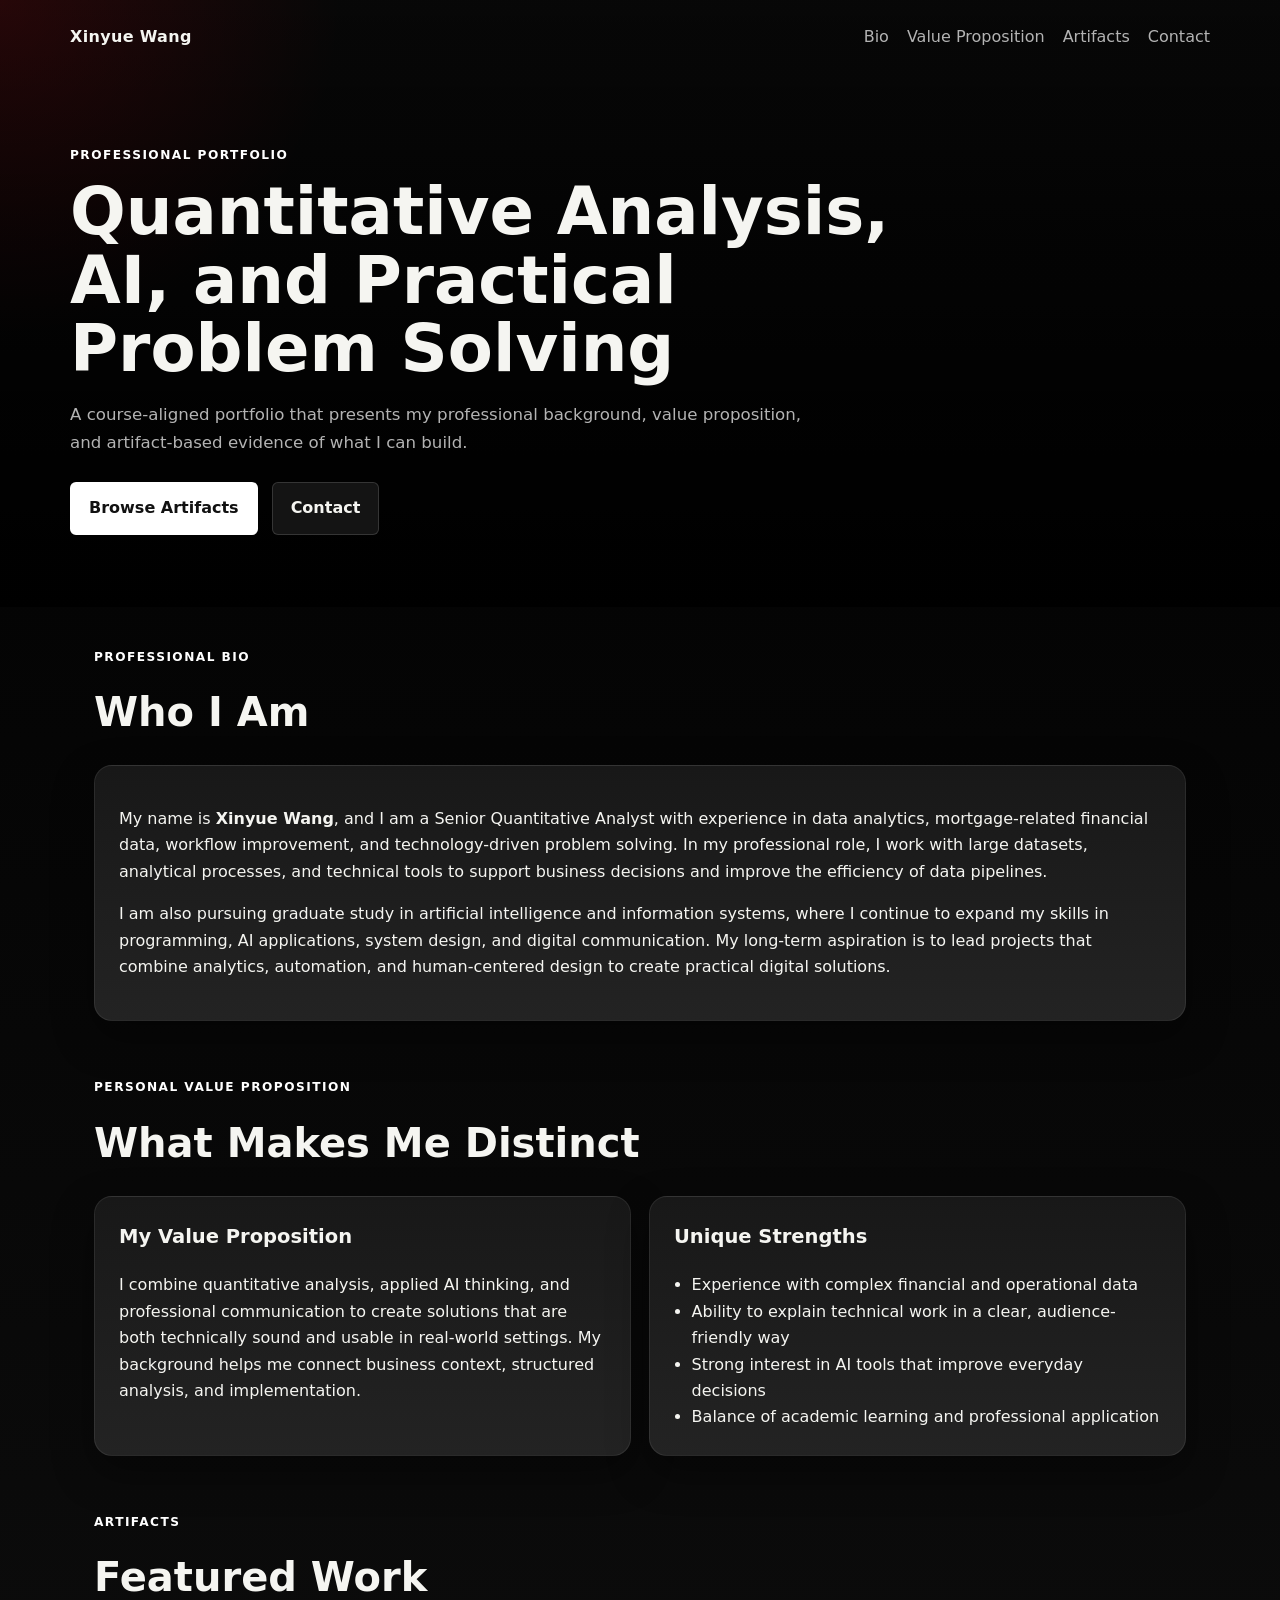
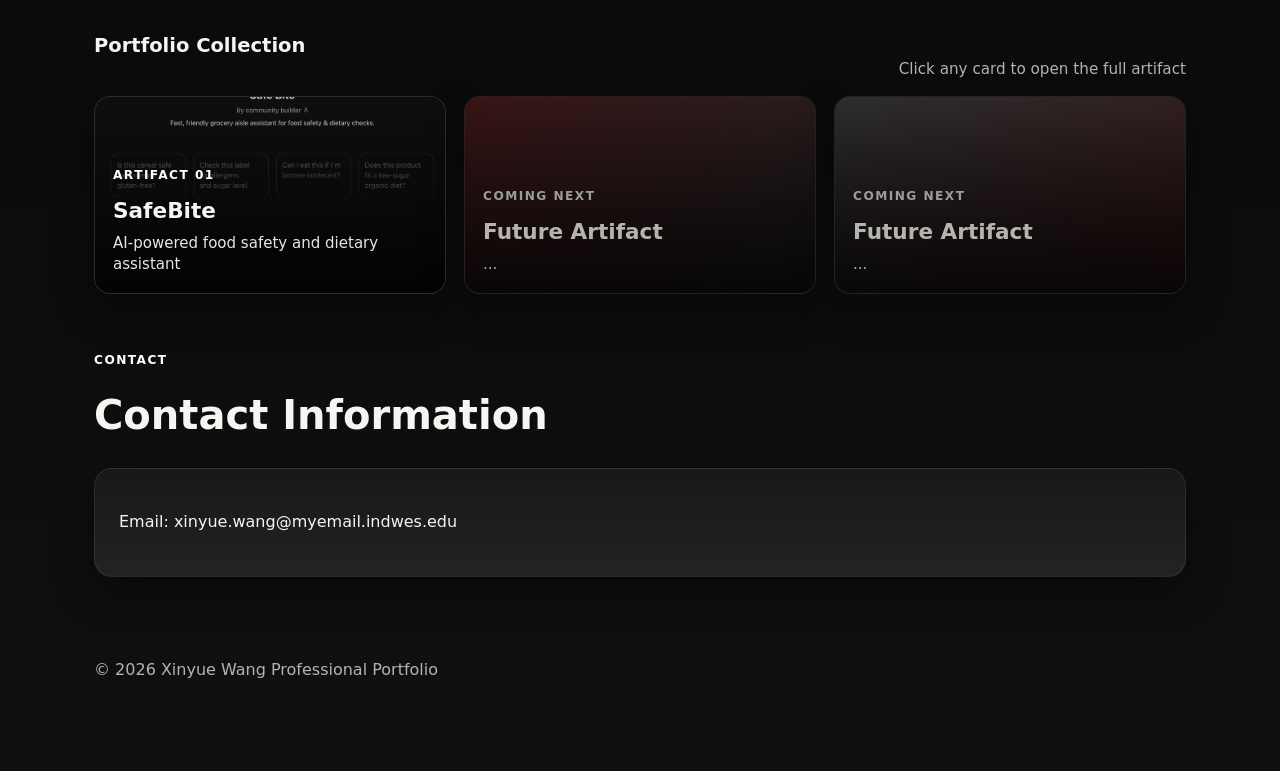
==== index.html @ 2ce8e311 "Remove section intro from artifacts Removed introductory paragraph from the artifacts section." ====
<!DOCTYPE html>
<html lang="zh-CN">
<head>
  <meta charset="UTF-8" />
  <meta name="viewport" content="width=device-width, initial-scale=1.0" />
  <title>Xinyue Wang | Professional Portfolio</title>
  <link rel="stylesheet" href="style.css" />
</head>
<body>
  <header class="hero" id="top">
    <nav class="nav">
      <div class="brand">Xinyue Wang</div>
      <div class="nav-links">
        <a href="#bio">Bio</a>
        <a href="#value">Value Proposition</a>
        <a href="#artifacts">Artifacts</a>
        <a href="#contact">Contact</a>
      </div>
    </nav>

    <div class="hero-content">
      <p class="eyebrow">Professional Portfolio</p>
      <h1>Quantitative Analysis, AI, and Practical Problem Solving</h1>
      <p class="hero-text">
        A course-aligned portfolio that presents my professional background, value proposition,
        and artifact-based evidence of what I can build.
      </p>
      <div class="hero-buttons">
        <a class="button primary" href="#artifacts">Browse Artifacts</a>
        <a class="button secondary" href="#contact">Contact</a>
      </div>
    </div>
  </header>

  <main>
    <section class="section" id="bio">
      <div class="section-header">
        <p class="section-label">Professional Bio</p>
        <h2>Who I Am</h2>
      </div>
      <div class="card">
        <p>
          My name is <strong>Xinyue Wang</strong>, and I am a Senior Quantitative Analyst with experience in data analytics,
          mortgage-related financial data, workflow improvement, and technology-driven problem solving. In my professional role,
          I work with large datasets, analytical processes, and technical tools to support business decisions and improve the
          efficiency of data pipelines.
        </p>
        <p>
          I am also pursuing graduate study in artificial intelligence and information systems, where I continue to expand my skills
          in programming, AI applications, system design, and digital communication. My long-term aspiration is to lead projects
          that combine analytics, automation, and human-centered design to create practical digital solutions.
        </p>
      </div>
    </section>

    <section class="section" id="value">
      <div class="section-header">
        <p class="section-label">Personal Value Proposition</p>
        <h2>What Makes Me Distinct</h2>
      </div>
      <div class="grid two">
        <article class="card">
          <h3>My Value Proposition</h3>
          <p>
            I combine quantitative analysis, applied AI thinking, and professional communication to create solutions that are both
            technically sound and usable in real-world settings. My background helps me connect business context, structured
            analysis, and implementation.
          </p>
        </article>
        <article class="card">
          <h3>Unique Strengths</h3>
          <ul>
            <li>Experience with complex financial and operational data</li>
            <li>Ability to explain technical work in a clear, audience-friendly way</li>
            <li>Strong interest in AI tools that improve everyday decisions</li>
            <li>Balance of academic learning and professional application</li>
          </ul>
        </article>
      </div>
    </section>

    <section class="section" id="artifacts">
      <div class="section-header">
        <p class="section-label">Artifacts</p>
        <h2>Featured Work</h2>
      </div>

      <div class="artifact-row-header">
        <h3>Portfolio Collection</h3>
        <span>Click any card to open the full artifact</span>
      </div>

      <div class="artifact-row">
        <a class="artifact-tile" href="artifact-safebite.html" aria-label="Open SafeBite artifact details">
          <div class="tile-image" style="background-image: url('images/safebite-cover.png');"></div>
          <div class="tile-overlay">
            <span class="tile-badge">Artifact 01</span>
            <h4>SafeBite</h4>
            <p>AI-powered food safety and dietary assistant</p>
          </div>
        </a>

        <div class="artifact-tile locked" aria-hidden="true">
          <div class="tile-image placeholder-bg"></div>
          <div class="tile-overlay">
            <span class="tile-badge muted">Coming Next</span>
            <h4>Future Artifact</h4>
            <p>...</p>
          </div>
        </div>

        <div class="artifact-tile locked" aria-hidden="true">
          <div class="tile-image placeholder-bg alt"></div>
          <div class="tile-overlay">
            <span class="tile-badge muted">Coming Next</span>
            <h4>Future Artifact</h4>
            <p>...</p>
          </div>
        </div>
      </div>
    </section>

    <section class="section" id="contact">
      <div class="section-header">
        <p class="section-label">Contact</p>
        <h2>Contact Information</h2>
      </div>
      <div class="card">
        <p>Email: <a class="inline-link" href="mailto:xinyue.wang@myemail.indwes.edu">xinyue.wang@myemail.indwes.edu</a></p>
      </div>
    </section>
  </main>

  <footer class="footer">
    <p>© 2026 Xinyue Wang Professional Portfolio</p>
  </footer>
</body>
</html>
---- style.css ----
:root {
  --bg: #070707;
  --bg-2: #121212;
  --panel: #181818;
  --panel-2: #232323;
  --text: #f5f5f1;
  --muted: #b3b3b3;
  --line: rgba(255,255,255,0.08);
  --accent: #e50914;
  --accent-soft: #ff4d57;
  --shadow: 0 16px 40px rgba(0, 0, 0, 0.4);
}

* { box-sizing: border-box; }
html { scroll-behavior: smooth; }
body {
  margin: 0;
  font-family: Inter, ui-sans-serif, system-ui, -apple-system, BlinkMacSystemFont, "Segoe UI", sans-serif;
  background: linear-gradient(180deg, #000 0%, #101010 100%);
  color: var(--text);
  line-height: 1.65;
}

a { color: inherit; text-decoration: none; }

.hero,
.detail-hero {
  padding: 24px 24px 64px;
  background:
    linear-gradient(180deg, rgba(0,0,0,0.4), rgba(0,0,0,0.75)),
    radial-gradient(circle at top left, rgba(229, 9, 20, 0.24), transparent 24%),
    linear-gradient(180deg, #0c0c0c 0%, #000000 100%);
}

.nav,
.hero-content,
.section,
.footer,
.detail-hero-grid {
  max-width: 1140px;
  margin: 0 auto;
}

.nav {
  display: flex;
  justify-content: space-between;
  align-items: center;
  gap: 16px;
  padding-bottom: 40px;
}

.brand {
  font-weight: 800;
  letter-spacing: 0.02em;
}

.nav-links {
  display: flex;
  flex-wrap: wrap;
  gap: 18px;
  color: var(--muted);
}

.nav-links a:hover,
.inline-link:hover { color: #fff; }

.hero-content { padding: 42px 0 8px; }

.eyebrow,
.section-label,
.tile-badge {
  text-transform: uppercase;
  letter-spacing: 0.12em;
  font-size: 0.76rem;
  color: #ffffff;
  font-weight: 700;
}

.tile-badge.muted { color: #d4d4d4; }

h1 {
  font-size: clamp(2.2rem, 6vw, 4.1rem);
  line-height: 1.05;
  margin: 10px 0 18px;
  max-width: 920px;
}

.hero-text,
.section-intro {
  max-width: 760px;
  color: var(--muted);
  font-size: 1.04rem;
}

.hero-buttons {
  display: flex;
  gap: 14px;
  flex-wrap: wrap;
  margin-top: 26px;
}

.button {
  display: inline-block;
  padding: 12px 18px;
  border-radius: 6px;
  font-weight: 700;
  border: 1px solid rgba(255,255,255,0.14);
}

.button.primary {
  background: #fff;
  color: #111;
  border-color: transparent;
}

.button.secondary {
  background: rgba(255,255,255,0.08);
}

.section { padding: 28px 24px 16px; }
.section-header { margin-bottom: 20px; }

h2 {
  font-size: clamp(1.7rem, 4vw, 2.5rem);
  margin: 8px 0 0;
}

h3 { margin-top: 0; font-size: 1.22rem; }
h4 { margin: 0 0 8px; font-size: 1rem; }

.card,
.detail-card {
  background: linear-gradient(180deg, var(--panel) 0%, var(--panel-2) 100%);
  border: 1px solid var(--line);
  border-radius: 18px;
  padding: 24px;
  box-shadow: var(--shadow);
}

.grid.two {
  display: grid;
  grid-template-columns: repeat(2, minmax(0, 1fr));
  gap: 18px;
}

.artifact-row-header {
  display: flex;
  justify-content: space-between;
  align-items: end;
  gap: 16px;
  margin-bottom: 14px;
}

.artifact-row-header span { color: var(--muted); font-size: 0.95rem; }

.artifact-row {
  display: grid;
  grid-template-columns: repeat(3, minmax(220px, 1fr));
  gap: 18px;
}

.artifact-tile {
  position: relative;
  display: block;
  aspect-ratio: 16 / 9;
  border-radius: 16px;
  overflow: hidden;
  background: #1b1b1b;
  box-shadow: var(--shadow);
  border: 1px solid rgba(255,255,255,0.08);
  transition: transform 0.22s ease, box-shadow 0.22s ease;
}

.artifact-tile:hover {
  transform: scale(1.045);
  box-shadow: 0 22px 50px rgba(0,0,0,0.48);
}

.artifact-tile.locked {
  opacity: 0.72;
  pointer-events: none;
}

.tile-image {
  position: absolute;
  inset: 0;
  background-size: cover;
  background-position: center;
  transform: scale(1.01);
}

.placeholder-bg {
  background:
    linear-gradient(135deg, rgba(229,9,20,0.25), rgba(255,255,255,0.05)),
    linear-gradient(180deg, #222 0%, #111 100%);
}

.placeholder-bg.alt {
  background:
    linear-gradient(135deg, rgba(255,255,255,0.12), rgba(229,9,20,0.18)),
    linear-gradient(180deg, #262626 0%, #121212 100%);
}

.tile-overlay {
  position: absolute;
  inset: 0;
  display: flex;
  flex-direction: column;
  justify-content: end;
  padding: 18px;
  background: linear-gradient(180deg, rgba(0,0,0,0.08), rgba(0,0,0,0.82));
}

.tile-overlay h4 {
  margin: 8px 0 4px;
  font-size: 1.35rem;
}

.tile-overlay p {
  margin: 0;
  color: #e6e6e6;
  line-height: 1.4;
  font-size: 0.94rem;
}

.detail-hero-grid {
  display: grid;
  grid-template-columns: minmax(0, 1.2fr) minmax(280px, 0.8fr);
  gap: 28px;
  align-items: center;
}

.detail-image-wrap {
  display: flex;
  justify-content: center;
}

.detail-image {
  width: 100%;
  max-width: 520px;
  border-radius: 18px;
  box-shadow: var(--shadow);
  border: 1px solid rgba(255,255,255,0.08);
}

.detail-section { padding-top: 10px; }

.detail-grid {
  display: grid;
  grid-template-columns: repeat(2, minmax(0, 1fr));
  gap: 18px;
}

.detail-card.wide { grid-column: 1 / -1; }

ul {
  margin: 0.4rem 0 0;
  padding-left: 1.1rem;
}

.evidence-box {
  margin-top: 14px;
  border: 1px dashed rgba(255,255,255,0.18);
  border-radius: 14px;
  padding: 18px;
  background: rgba(255,255,255,0.02);
}

.note {
  color: #ffd0d2;
  font-style: italic;
}

.footer {
  padding: 48px 24px 72px;
  color: var(--muted);
}

@media (max-width: 900px) {
  .detail-hero-grid,
  .grid.two,
  .detail-grid,
  .artifact-row {
    grid-template-columns: 1fr;
  }
}

@media (max-width: 720px) {
  .nav {
    flex-direction: column;
    align-items: flex-start;
  }

  .artifact-row-header {
    flex-direction: column;
    align-items: flex-start;
  }

  .hero,
  .detail-hero {
    padding-top: 18px;
  }
}


.evidence-image {
  width: 100%;
  border-radius: 14px;
  display: block;
  margin-bottom: 1rem;
  border: 1px solid rgba(255,255,255,0.12);
}
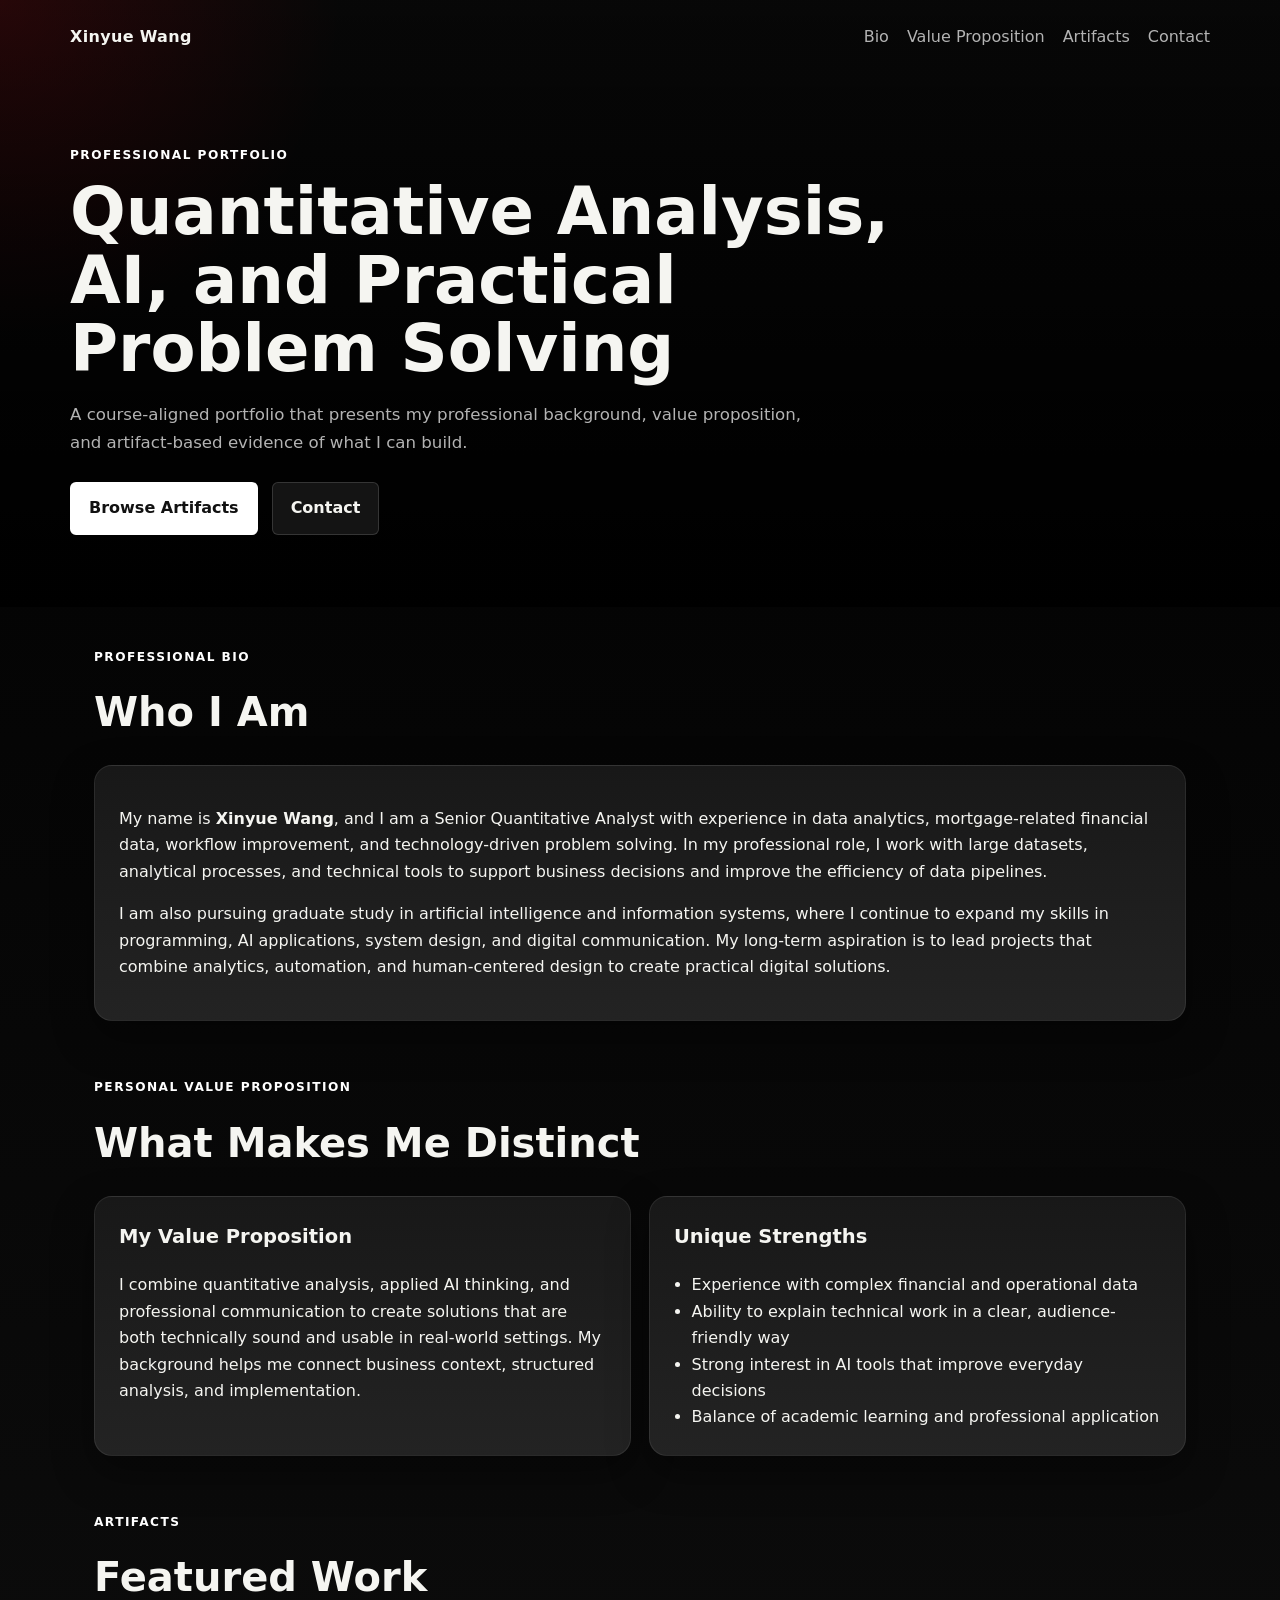
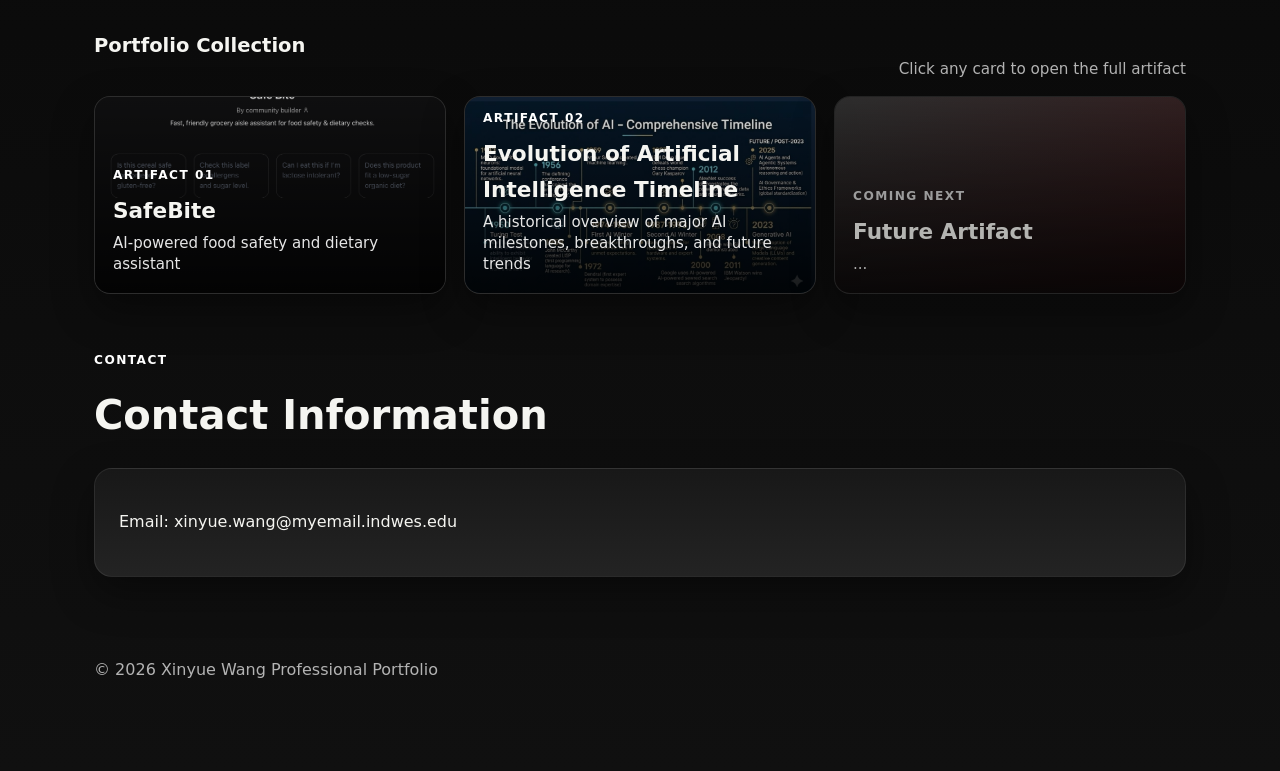
==== commit 02dbc531: "Add files via upload" ====
--- a/index.html
+++ b/index.html
@@ -100,14 +100,14 @@
           </div>
         </a>
 
-        <div class="artifact-tile locked" aria-hidden="true">
-          <div class="tile-image placeholder-bg"></div>
+        <a class="artifact-tile" href="artifact-ai-timeline.html" aria-label="Open AI Timeline artifact details">
+          <div class="tile-image" style="background-image: url('images/ai-timeline-cover.png');"></div>
           <div class="tile-overlay">
-            <span class="tile-badge muted">Coming Next</span>
-            <h4>Future Artifact</h4>
-            <p>...</p>
+            <span class="tile-badge">Artifact 02</span>
+            <h4>Evolution of Artificial Intelligence Timeline</h4>
+            <p>A historical overview of major AI milestones, breakthroughs, and future trends</p>
           </div>
-        </div>
+        </a>
 
         <div class="artifact-tile locked" aria-hidden="true">
           <div class="tile-image placeholder-bg alt"></div>
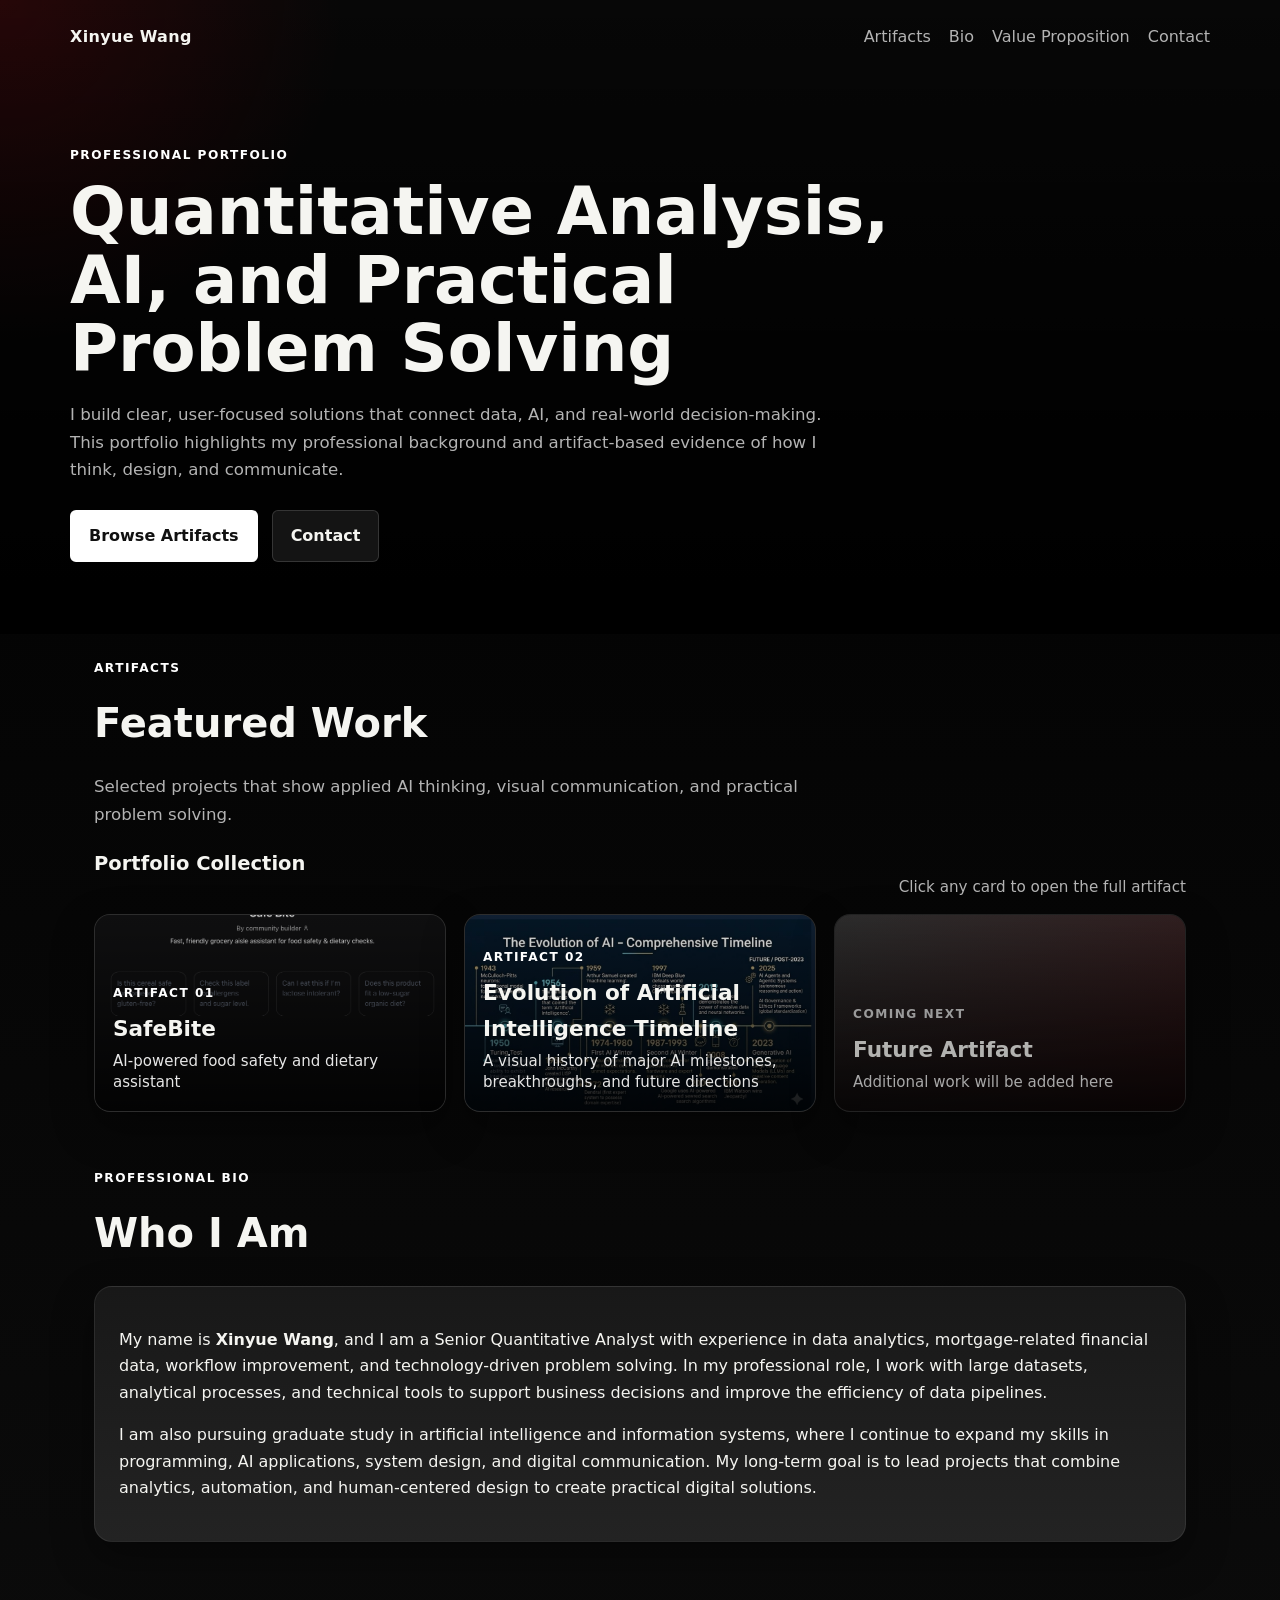
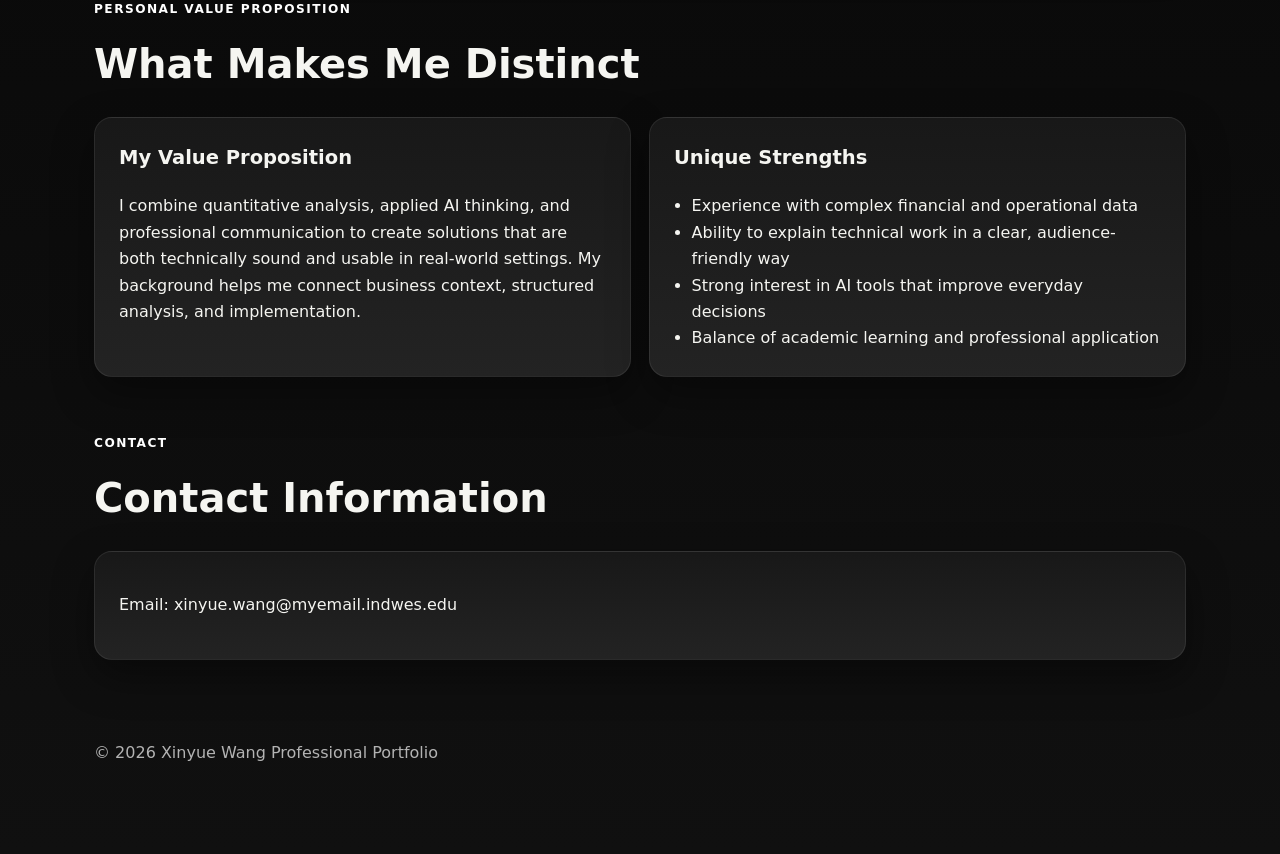
==== commit 91edee5a: "Add files via upload" ====
--- a/index.html
+++ b/index.html
@@ -1,5 +1,5 @@
 <!DOCTYPE html>
-<html lang="zh-CN">
+<html lang="en">
 <head>
   <meta charset="UTF-8" />
   <meta name="viewport" content="width=device-width, initial-scale=1.0" />
@@ -11,9 +11,9 @@
     <nav class="nav">
       <div class="brand">Xinyue Wang</div>
       <div class="nav-links">
+        <a href="#artifacts">Artifacts</a>
         <a href="#bio">Bio</a>
         <a href="#value">Value Proposition</a>
-        <a href="#artifacts">Artifacts</a>
         <a href="#contact">Contact</a>
       </div>
     </nav>
@@ -22,8 +22,9 @@
       <p class="eyebrow">Professional Portfolio</p>
       <h1>Quantitative Analysis, AI, and Practical Problem Solving</h1>
       <p class="hero-text">
-        A course-aligned portfolio that presents my professional background, value proposition,
-        and artifact-based evidence of what I can build.
+        I build clear, user-focused solutions that connect data, AI, and real-world decision-making.
+        This portfolio highlights my professional background and artifact-based evidence of how I think,
+        design, and communicate.
       </p>
       <div class="hero-buttons">
         <a class="button primary" href="#artifacts">Browse Artifacts</a>
@@ -33,6 +34,50 @@
   </header>
 
   <main>
+    <section class="section section-priority" id="artifacts">
+      <div class="section-header">
+        <p class="section-label">Artifacts</p>
+        <h2>Featured Work</h2>
+        <p class="section-intro">
+          Selected projects that show applied AI thinking, visual communication, and practical problem solving.
+        </p>
+      </div>
+
+      <div class="artifact-row-header">
+        <h3>Portfolio Collection</h3>
+        <span>Click any card to open the full artifact</span>
+      </div>
+
+      <div class="artifact-row">
+        <a class="artifact-tile" href="artifact-safebite.html" aria-label="Open SafeBite artifact details">
+          <div class="tile-image" style="background-image: url('images/safebite-cover.png');"></div>
+          <div class="tile-overlay">
+            <span class="tile-badge">Artifact 01</span>
+            <h4>SafeBite</h4>
+            <p>AI-powered food safety and dietary assistant</p>
+          </div>
+        </a>
+
+        <a class="artifact-tile" href="artifact-ai-timeline.html" aria-label="Open AI Timeline artifact details">
+          <div class="tile-image" style="background-image: url('images/ai-timeline-cover.png');"></div>
+          <div class="tile-overlay">
+            <span class="tile-badge">Artifact 02</span>
+            <h4>Evolution of Artificial Intelligence Timeline</h4>
+            <p>A visual history of major AI milestones, breakthroughs, and future directions</p>
+          </div>
+        </a>
+
+        <div class="artifact-tile locked" aria-hidden="true">
+          <div class="tile-image placeholder-bg alt"></div>
+          <div class="tile-overlay">
+            <span class="tile-badge muted">Coming Next</span>
+            <h4>Future Artifact</h4>
+            <p>Additional work will be added here</p>
+          </div>
+        </div>
+      </div>
+    </section>
+
     <section class="section" id="bio">
       <div class="section-header">
         <p class="section-label">Professional Bio</p>
@@ -47,8 +92,8 @@
         </p>
         <p>
           I am also pursuing graduate study in artificial intelligence and information systems, where I continue to expand my skills
-          in programming, AI applications, system design, and digital communication. My long-term aspiration is to lead projects
-          that combine analytics, automation, and human-centered design to create practical digital solutions.
+          in programming, AI applications, system design, and digital communication. My long-term goal is to lead projects that
+          combine analytics, automation, and human-centered design to create practical digital solutions.
         </p>
       </div>
     </section>
@@ -79,47 +124,6 @@
       </div>
     </section>
 
-    <section class="section" id="artifacts">
-      <div class="section-header">
-        <p class="section-label">Artifacts</p>
-        <h2>Featured Work</h2>
-      </div>
-
-      <div class="artifact-row-header">
-        <h3>Portfolio Collection</h3>
-        <span>Click any card to open the full artifact</span>
-      </div>
-
-      <div class="artifact-row">
-        <a class="artifact-tile" href="artifact-safebite.html" aria-label="Open SafeBite artifact details">
-          <div class="tile-image" style="background-image: url('images/safebite-cover.png');"></div>
-          <div class="tile-overlay">
-            <span class="tile-badge">Artifact 01</span>
-            <h4>SafeBite</h4>
-            <p>AI-powered food safety and dietary assistant</p>
-          </div>
-        </a>
-
-        <a class="artifact-tile" href="artifact-ai-timeline.html" aria-label="Open AI Timeline artifact details">
-          <div class="tile-image" style="background-image: url('images/ai-timeline-cover.png');"></div>
-          <div class="tile-overlay">
-            <span class="tile-badge">Artifact 02</span>
-            <h4>Evolution of Artificial Intelligence Timeline</h4>
-            <p>A historical overview of major AI milestones, breakthroughs, and future trends</p>
-          </div>
-        </a>
-
-        <div class="artifact-tile locked" aria-hidden="true">
-          <div class="tile-image placeholder-bg alt"></div>
-          <div class="tile-overlay">
-            <span class="tile-badge muted">Coming Next</span>
-            <h4>Future Artifact</h4>
-            <p>...</p>
-          </div>
-        </div>
-      </div>
-    </section>
-
     <section class="section" id="contact">
       <div class="section-header">
         <p class="section-label">Contact</p>
--- a/style.css
+++ b/style.css
@@ -8,6 +8,10 @@
   --line: rgba(255,255,255,0.08);
   --accent: #e50914;
   --accent-soft: #ff4d57;
+  --good: rgba(60, 200, 120, 0.16);
+  --warn: rgba(255, 193, 7, 0.14);
+  --bad: rgba(229, 9, 20, 0.16);
+  --neutral: rgba(255,255,255,0.05);
   --shadow: 0 16px 40px rgba(0, 0, 0, 0.4);
 }
 
@@ -68,7 +72,9 @@
 
 .eyebrow,
 .section-label,
-.tile-badge {
+.tile-badge,
+.mini-label,
+.milestone-year {
   text-transform: uppercase;
   letter-spacing: 0.12em;
   font-size: 0.76rem;
@@ -77,6 +83,8 @@
 }
 
 .tile-badge.muted { color: #d4d4d4; }
+.mini-label { color: #cfcfcf; display: inline-block; margin-bottom: 8px; }
+.milestone-year { color: #ffd9dc; display: inline-block; margin-bottom: 8px; }
 
 h1 {
   font-size: clamp(2.2rem, 6vw, 4.1rem);
@@ -118,6 +126,7 @@
 }
 
 .section { padding: 28px 24px 16px; }
+.section-priority { padding-top: 12px; }
 .section-header { margin-bottom: 20px; }
 
 h2 {
@@ -258,7 +267,68 @@
   padding-left: 1.1rem;
 }
 
-.evidence-box {
+.flow-diagram {
+  display: grid;
+  grid-template-columns: minmax(0, 1fr) auto minmax(0, 1fr) auto minmax(0, 1fr);
+  gap: 14px;
+  align-items: stretch;
+}
+
+.flow-step,
+.logic-item,
+.milestone-card {
+  border-radius: 14px;
+  padding: 18px;
+  border: 1px solid rgba(255,255,255,0.08);
+  background: rgba(255,255,255,0.04);
+}
+
+.flow-step p,
+.logic-item p,
+.milestone-card p {
+  margin: 0;
+  color: var(--muted);
+}
+
+.flow-arrow {
+  align-self: center;
+  font-size: 1.6rem;
+  color: #bdbdbd;
+}
+
+.logic-grid {
+  display: grid;
+  gap: 14px;
+}
+
+.logic-grid.three-up {
+  grid-template-columns: repeat(3, minmax(0, 1fr));
+}
+
+.logic-grid.four-up {
+  grid-template-columns: repeat(4, minmax(0, 1fr));
+}
+
+.logic-item.good { background: var(--good); }
+.logic-item.warn { background: var(--warn); }
+.logic-item.bad { background: var(--bad); }
+.logic-item.neutral { background: var(--neutral); }
+
+.milestone-grid {
+  display: grid;
+  grid-template-columns: repeat(3, minmax(0, 1fr));
+  gap: 14px;
+}
+
+.evidence-grid.split {
+  display: grid;
+  grid-template-columns: repeat(2, minmax(0, 1fr));
+  gap: 18px;
+}
+
+.evidence-box,
+.live-link-box,
+.compact-box {
   margin-top: 14px;
   border: 1px dashed rgba(255,255,255,0.18);
   border-radius: 14px;
@@ -275,33 +345,6 @@
   padding: 48px 24px 72px;
   color: var(--muted);
 }
-
-@media (max-width: 900px) {
-  .detail-hero-grid,
-  .grid.two,
-  .detail-grid,
-  .artifact-row {
-    grid-template-columns: 1fr;
-  }
-}
-
-@media (max-width: 720px) {
-  .nav {
-    flex-direction: column;
-    align-items: flex-start;
-  }
-
-  .artifact-row-header {
-    flex-direction: column;
-    align-items: flex-start;
-  }
-
-  .hero,
-  .detail-hero {
-    padding-top: 18px;
-  }
-}
-
 
 .evidence-image {
   width: 100%;
@@ -310,3 +353,42 @@
   margin-bottom: 1rem;
   border: 1px solid rgba(255,255,255,0.12);
 }
+
+@media (max-width: 980px) {
+  .detail-hero-grid,
+  .grid.two,
+  .detail-grid,
+  .artifact-row,
+  .milestone-grid,
+  .logic-grid.three-up,
+  .logic-grid.four-up,
+  .evidence-grid.split {
+    grid-template-columns: 1fr;
+  }
+
+  .flow-diagram {
+    grid-template-columns: 1fr;
+  }
+
+  .flow-arrow {
+    justify-self: center;
+    transform: rotate(90deg);
+  }
+}
+
+@media (max-width: 720px) {
+  .nav {
+    flex-direction: column;
+    align-items: flex-start;
+  }
+
+  .artifact-row-header {
+    flex-direction: column;
+    align-items: flex-start;
+  }
+
+  .hero,
+  .detail-hero {
+    padding-top: 18px;
+  }
+}
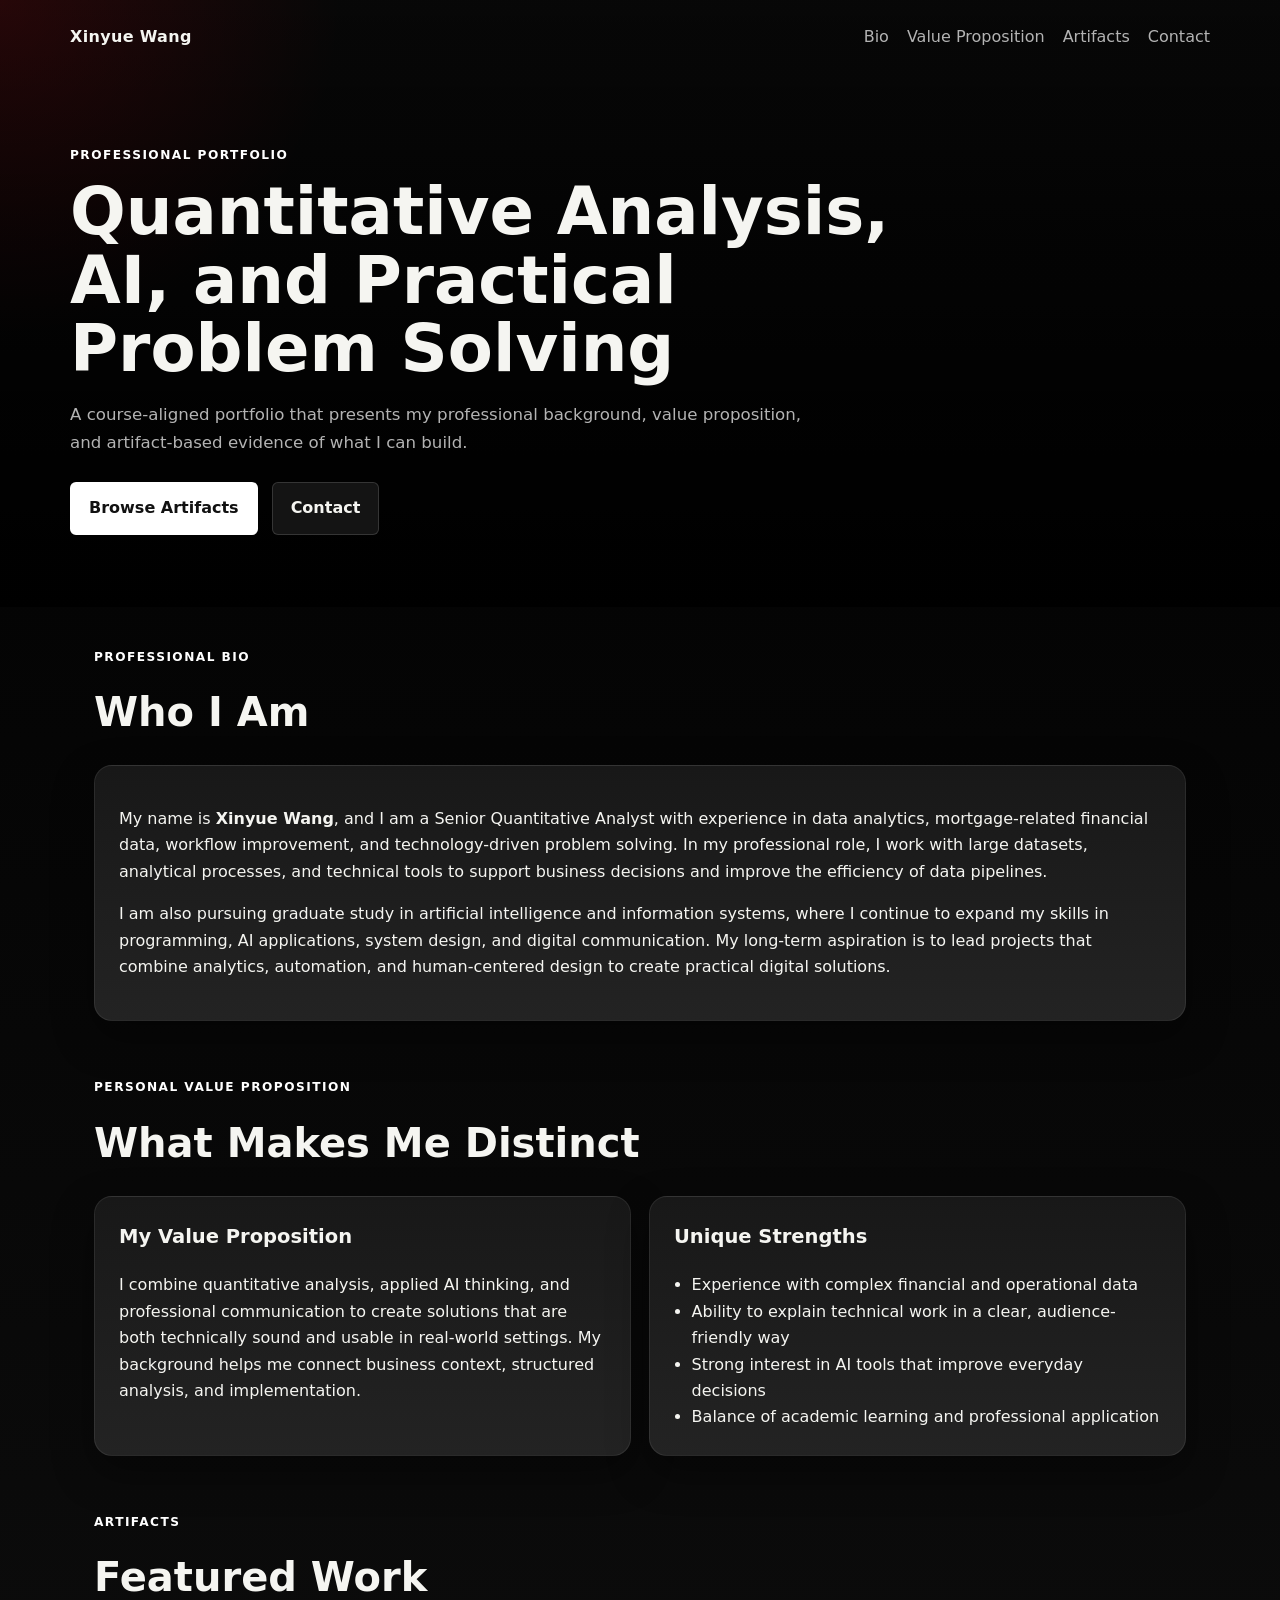
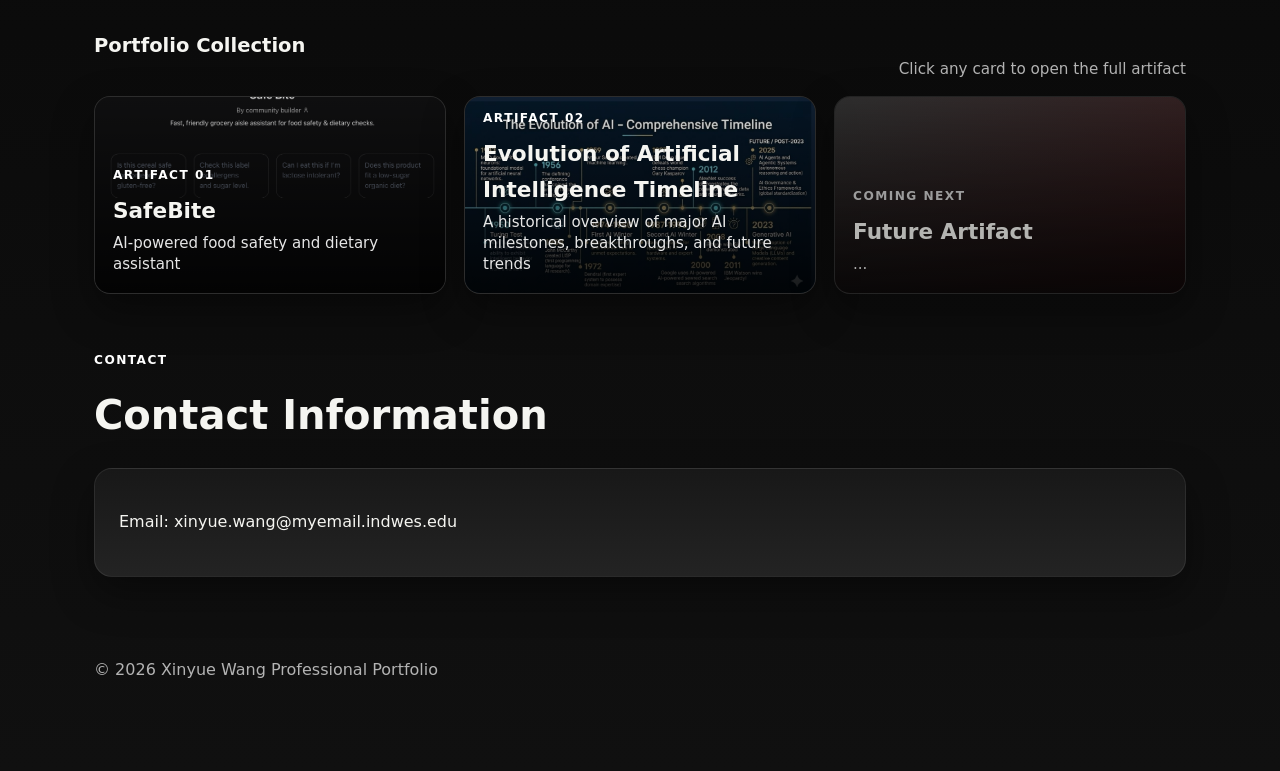
==== commit 367f7ddf: "Add files via upload" ====
--- a/index.html
+++ b/index.html
@@ -1,5 +1,5 @@
 <!DOCTYPE html>
-<html lang="en">
+<html lang="zh-CN">
 <head>
   <meta charset="UTF-8" />
   <meta name="viewport" content="width=device-width, initial-scale=1.0" />
@@ -11,9 +11,9 @@
     <nav class="nav">
       <div class="brand">Xinyue Wang</div>
       <div class="nav-links">
-        <a href="#artifacts">Artifacts</a>
         <a href="#bio">Bio</a>
         <a href="#value">Value Proposition</a>
+        <a href="#artifacts">Artifacts</a>
         <a href="#contact">Contact</a>
       </div>
     </nav>
@@ -22,9 +22,8 @@
       <p class="eyebrow">Professional Portfolio</p>
       <h1>Quantitative Analysis, AI, and Practical Problem Solving</h1>
       <p class="hero-text">
-        I build clear, user-focused solutions that connect data, AI, and real-world decision-making.
-        This portfolio highlights my professional background and artifact-based evidence of how I think,
-        design, and communicate.
+        A course-aligned portfolio that presents my professional background, value proposition,
+        and artifact-based evidence of what I can build.
       </p>
       <div class="hero-buttons">
         <a class="button primary" href="#artifacts">Browse Artifacts</a>
@@ -34,50 +33,6 @@
   </header>
 
   <main>
-    <section class="section section-priority" id="artifacts">
-      <div class="section-header">
-        <p class="section-label">Artifacts</p>
-        <h2>Featured Work</h2>
-        <p class="section-intro">
-          Selected projects that show applied AI thinking, visual communication, and practical problem solving.
-        </p>
-      </div>
-
-      <div class="artifact-row-header">
-        <h3>Portfolio Collection</h3>
-        <span>Click any card to open the full artifact</span>
-      </div>
-
-      <div class="artifact-row">
-        <a class="artifact-tile" href="artifact-safebite.html" aria-label="Open SafeBite artifact details">
-          <div class="tile-image" style="background-image: url('images/safebite-cover.png');"></div>
-          <div class="tile-overlay">
-            <span class="tile-badge">Artifact 01</span>
-            <h4>SafeBite</h4>
-            <p>AI-powered food safety and dietary assistant</p>
-          </div>
-        </a>
-
-        <a class="artifact-tile" href="artifact-ai-timeline.html" aria-label="Open AI Timeline artifact details">
-          <div class="tile-image" style="background-image: url('images/ai-timeline-cover.png');"></div>
-          <div class="tile-overlay">
-            <span class="tile-badge">Artifact 02</span>
-            <h4>Evolution of Artificial Intelligence Timeline</h4>
-            <p>A visual history of major AI milestones, breakthroughs, and future directions</p>
-          </div>
-        </a>
-
-        <div class="artifact-tile locked" aria-hidden="true">
-          <div class="tile-image placeholder-bg alt"></div>
-          <div class="tile-overlay">
-            <span class="tile-badge muted">Coming Next</span>
-            <h4>Future Artifact</h4>
-            <p>Additional work will be added here</p>
-          </div>
-        </div>
-      </div>
-    </section>
-
     <section class="section" id="bio">
       <div class="section-header">
         <p class="section-label">Professional Bio</p>
@@ -92,8 +47,8 @@
         </p>
         <p>
           I am also pursuing graduate study in artificial intelligence and information systems, where I continue to expand my skills
-          in programming, AI applications, system design, and digital communication. My long-term goal is to lead projects that
-          combine analytics, automation, and human-centered design to create practical digital solutions.
+          in programming, AI applications, system design, and digital communication. My long-term aspiration is to lead projects
+          that combine analytics, automation, and human-centered design to create practical digital solutions.
         </p>
       </div>
     </section>
@@ -124,6 +79,47 @@
       </div>
     </section>
 
+    <section class="section" id="artifacts">
+      <div class="section-header">
+        <p class="section-label">Artifacts</p>
+        <h2>Featured Work</h2>
+      </div>
+
+      <div class="artifact-row-header">
+        <h3>Portfolio Collection</h3>
+        <span>Click any card to open the full artifact</span>
+      </div>
+
+      <div class="artifact-row">
+        <a class="artifact-tile" href="artifact-safebite.html" aria-label="Open SafeBite artifact details">
+          <div class="tile-image" style="background-image: url('images/safebite-cover.png');"></div>
+          <div class="tile-overlay">
+            <span class="tile-badge">Artifact 01</span>
+            <h4>SafeBite</h4>
+            <p>AI-powered food safety and dietary assistant</p>
+          </div>
+        </a>
+
+        <a class="artifact-tile" href="artifact-ai-timeline.html" aria-label="Open AI Timeline artifact details">
+          <div class="tile-image" style="background-image: url('images/ai-timeline-cover.png');"></div>
+          <div class="tile-overlay">
+            <span class="tile-badge">Artifact 02</span>
+            <h4>Evolution of Artificial Intelligence Timeline</h4>
+            <p>A historical overview of major AI milestones, breakthroughs, and future trends</p>
+          </div>
+        </a>
+
+        <div class="artifact-tile locked" aria-hidden="true">
+          <div class="tile-image placeholder-bg alt"></div>
+          <div class="tile-overlay">
+            <span class="tile-badge muted">Coming Next</span>
+            <h4>Future Artifact</h4>
+            <p>...</p>
+          </div>
+        </div>
+      </div>
+    </section>
+
     <section class="section" id="contact">
       <div class="section-header">
         <p class="section-label">Contact</p>
--- a/style.css
+++ b/style.css
@@ -8,10 +8,6 @@
   --line: rgba(255,255,255,0.08);
   --accent: #e50914;
   --accent-soft: #ff4d57;
-  --good: rgba(60, 200, 120, 0.16);
-  --warn: rgba(255, 193, 7, 0.14);
-  --bad: rgba(229, 9, 20, 0.16);
-  --neutral: rgba(255,255,255,0.05);
   --shadow: 0 16px 40px rgba(0, 0, 0, 0.4);
 }
 
@@ -72,9 +68,7 @@
 
 .eyebrow,
 .section-label,
-.tile-badge,
-.mini-label,
-.milestone-year {
+.tile-badge {
   text-transform: uppercase;
   letter-spacing: 0.12em;
   font-size: 0.76rem;
@@ -83,8 +77,6 @@
 }
 
 .tile-badge.muted { color: #d4d4d4; }
-.mini-label { color: #cfcfcf; display: inline-block; margin-bottom: 8px; }
-.milestone-year { color: #ffd9dc; display: inline-block; margin-bottom: 8px; }
 
 h1 {
   font-size: clamp(2.2rem, 6vw, 4.1rem);
@@ -126,7 +118,6 @@
 }
 
 .section { padding: 28px 24px 16px; }
-.section-priority { padding-top: 12px; }
 .section-header { margin-bottom: 20px; }
 
 h2 {
@@ -267,68 +258,7 @@
   padding-left: 1.1rem;
 }
 
-.flow-diagram {
-  display: grid;
-  grid-template-columns: minmax(0, 1fr) auto minmax(0, 1fr) auto minmax(0, 1fr);
-  gap: 14px;
-  align-items: stretch;
-}
-
-.flow-step,
-.logic-item,
-.milestone-card {
-  border-radius: 14px;
-  padding: 18px;
-  border: 1px solid rgba(255,255,255,0.08);
-  background: rgba(255,255,255,0.04);
-}
-
-.flow-step p,
-.logic-item p,
-.milestone-card p {
-  margin: 0;
-  color: var(--muted);
-}
-
-.flow-arrow {
-  align-self: center;
-  font-size: 1.6rem;
-  color: #bdbdbd;
-}
-
-.logic-grid {
-  display: grid;
-  gap: 14px;
-}
-
-.logic-grid.three-up {
-  grid-template-columns: repeat(3, minmax(0, 1fr));
-}
-
-.logic-grid.four-up {
-  grid-template-columns: repeat(4, minmax(0, 1fr));
-}
-
-.logic-item.good { background: var(--good); }
-.logic-item.warn { background: var(--warn); }
-.logic-item.bad { background: var(--bad); }
-.logic-item.neutral { background: var(--neutral); }
-
-.milestone-grid {
-  display: grid;
-  grid-template-columns: repeat(3, minmax(0, 1fr));
-  gap: 14px;
-}
-
-.evidence-grid.split {
-  display: grid;
-  grid-template-columns: repeat(2, minmax(0, 1fr));
-  gap: 18px;
-}
-
-.evidence-box,
-.live-link-box,
-.compact-box {
+.evidence-box {
   margin-top: 14px;
   border: 1px dashed rgba(255,255,255,0.18);
   border-radius: 14px;
@@ -345,6 +275,33 @@
   padding: 48px 24px 72px;
   color: var(--muted);
 }
+
+@media (max-width: 900px) {
+  .detail-hero-grid,
+  .grid.two,
+  .detail-grid,
+  .artifact-row {
+    grid-template-columns: 1fr;
+  }
+}
+
+@media (max-width: 720px) {
+  .nav {
+    flex-direction: column;
+    align-items: flex-start;
+  }
+
+  .artifact-row-header {
+    flex-direction: column;
+    align-items: flex-start;
+  }
+
+  .hero,
+  .detail-hero {
+    padding-top: 18px;
+  }
+}
+
 
 .evidence-image {
   width: 100%;
@@ -353,42 +310,3 @@
   margin-bottom: 1rem;
   border: 1px solid rgba(255,255,255,0.12);
 }
-
-@media (max-width: 980px) {
-  .detail-hero-grid,
-  .grid.two,
-  .detail-grid,
-  .artifact-row,
-  .milestone-grid,
-  .logic-grid.three-up,
-  .logic-grid.four-up,
-  .evidence-grid.split {
-    grid-template-columns: 1fr;
-  }
-
-  .flow-diagram {
-    grid-template-columns: 1fr;
-  }
-
-  .flow-arrow {
-    justify-self: center;
-    transform: rotate(90deg);
-  }
-}
-
-@media (max-width: 720px) {
-  .nav {
-    flex-direction: column;
-    align-items: flex-start;
-  }
-
-  .artifact-row-header {
-    flex-direction: column;
-    align-items: flex-start;
-  }
-
-  .hero,
-  .detail-hero {
-    padding-top: 18px;
-  }
-}
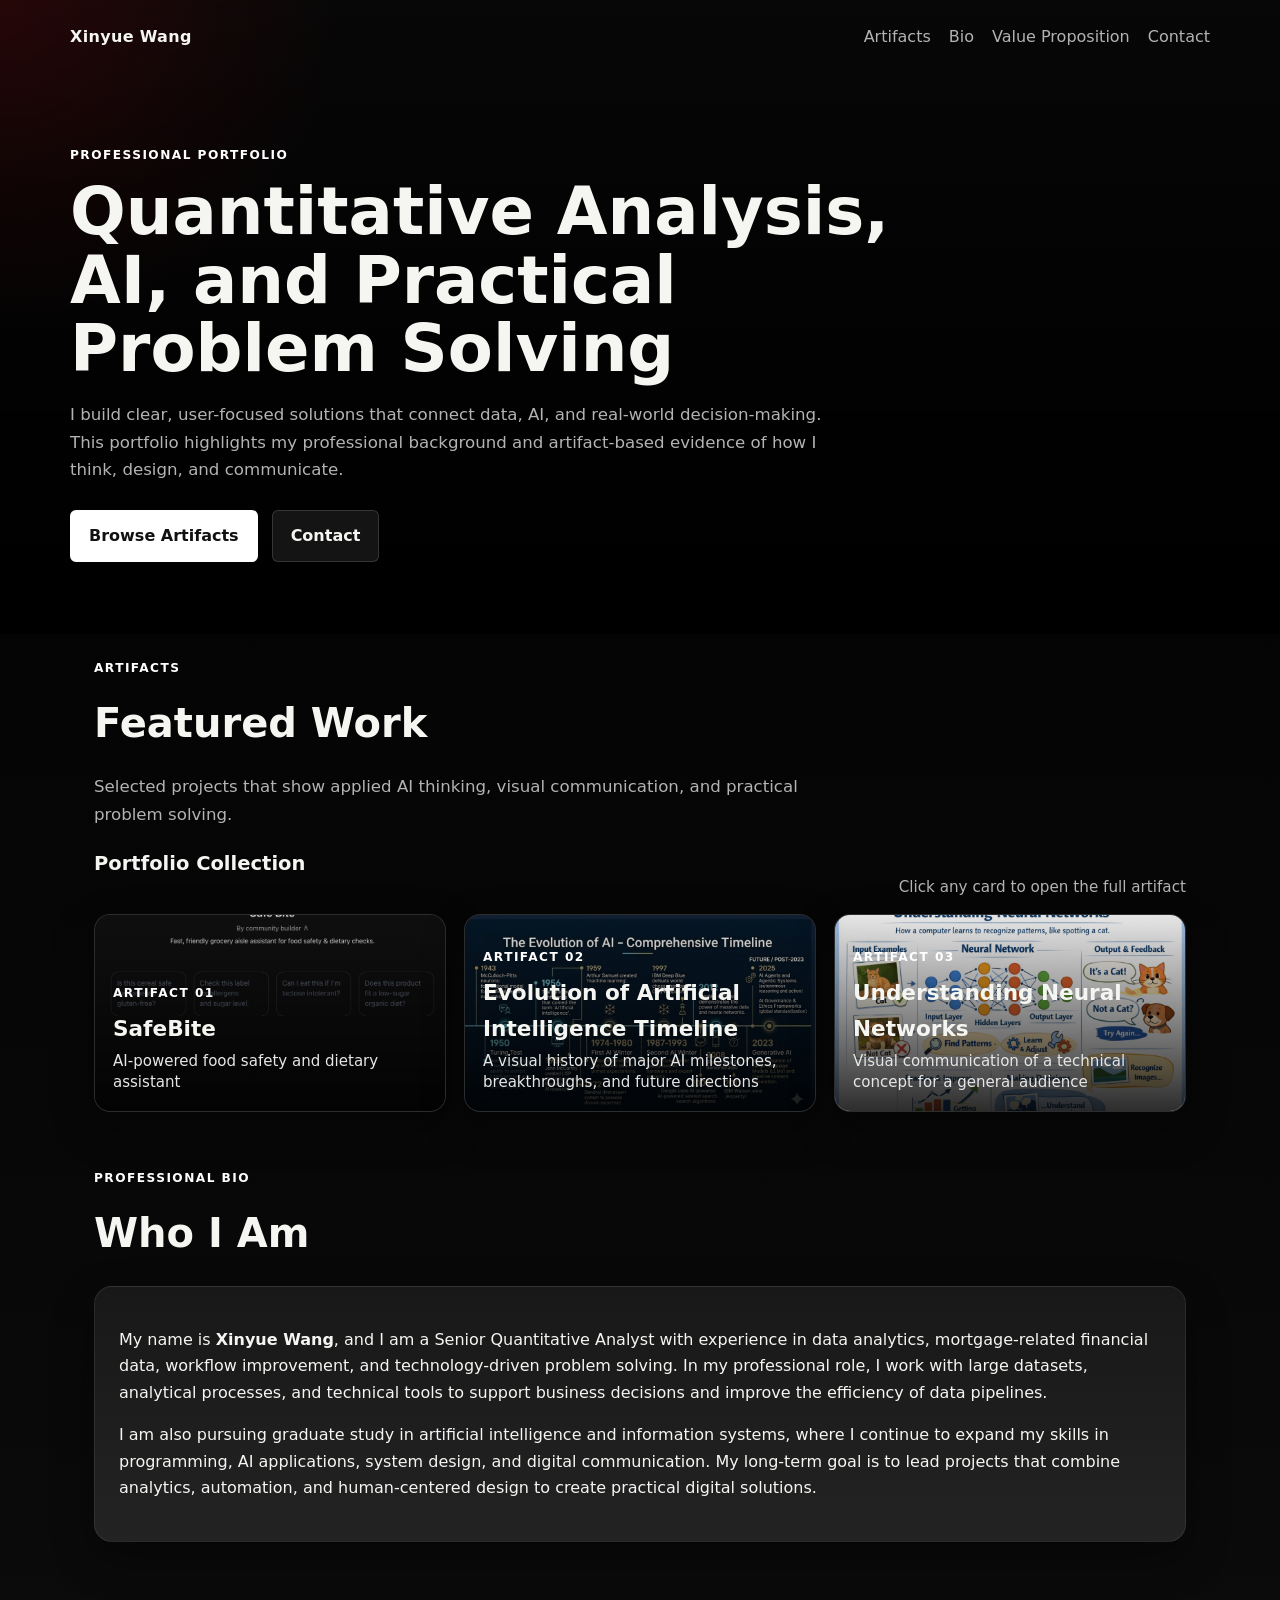
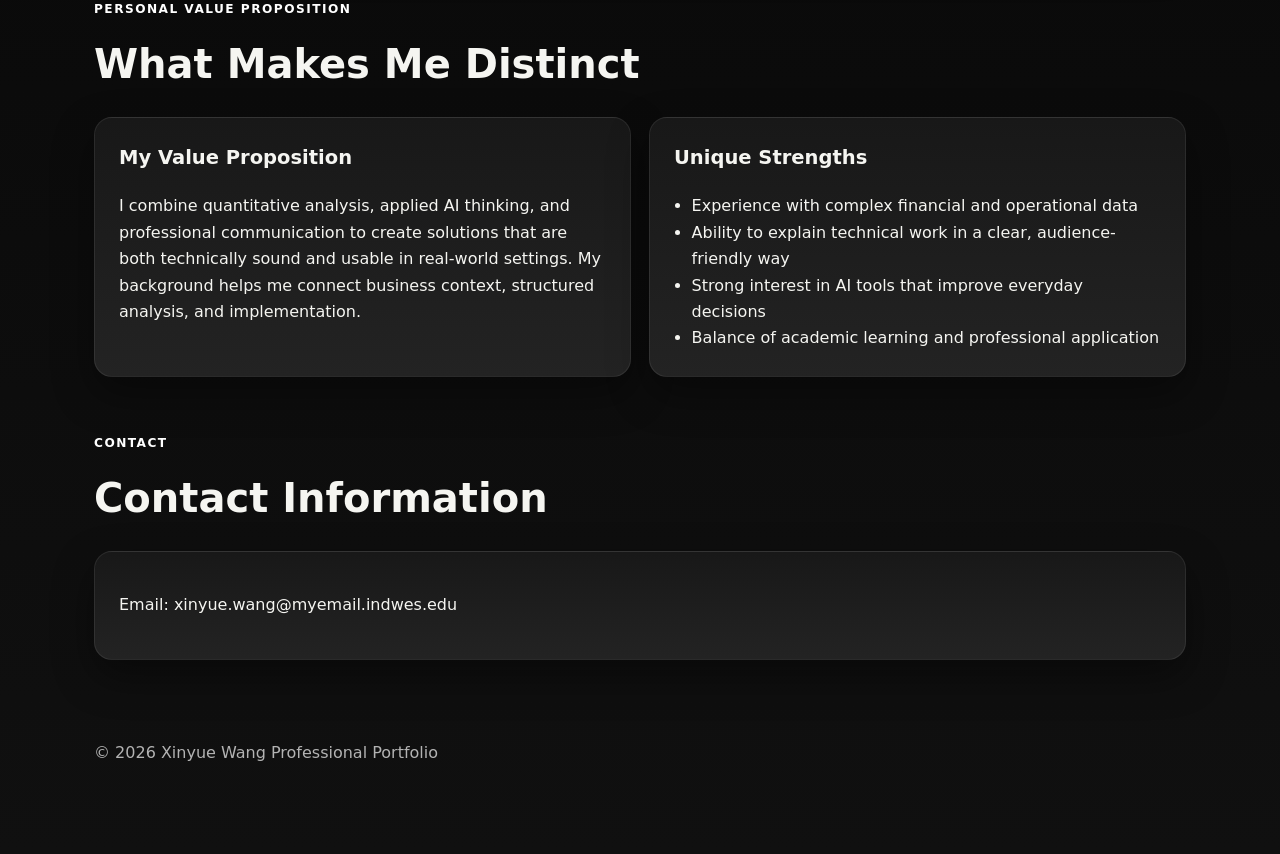
==== commit a18af8cf: "Add files via upload" ====
--- a/index.html
+++ b/index.html
@@ -1,5 +1,5 @@
 <!DOCTYPE html>
-<html lang="zh-CN">
+<html lang="en">
 <head>
   <meta charset="UTF-8" />
   <meta name="viewport" content="width=device-width, initial-scale=1.0" />
@@ -11,9 +11,9 @@
     <nav class="nav">
       <div class="brand">Xinyue Wang</div>
       <div class="nav-links">
+        <a href="#artifacts">Artifacts</a>
         <a href="#bio">Bio</a>
         <a href="#value">Value Proposition</a>
-        <a href="#artifacts">Artifacts</a>
         <a href="#contact">Contact</a>
       </div>
     </nav>
@@ -22,8 +22,9 @@
       <p class="eyebrow">Professional Portfolio</p>
       <h1>Quantitative Analysis, AI, and Practical Problem Solving</h1>
       <p class="hero-text">
-        A course-aligned portfolio that presents my professional background, value proposition,
-        and artifact-based evidence of what I can build.
+        I build clear, user-focused solutions that connect data, AI, and real-world decision-making.
+        This portfolio highlights my professional background and artifact-based evidence of how I think,
+        design, and communicate.
       </p>
       <div class="hero-buttons">
         <a class="button primary" href="#artifacts">Browse Artifacts</a>
@@ -33,6 +34,51 @@
   </header>
 
   <main>
+    <section class="section section-priority" id="artifacts">
+      <div class="section-header">
+        <p class="section-label">Artifacts</p>
+        <h2>Featured Work</h2>
+        <p class="section-intro">
+          Selected projects that show applied AI thinking, visual communication, and practical problem solving.
+        </p>
+      </div>
+
+      <div class="artifact-row-header">
+        <h3>Portfolio Collection</h3>
+        <span>Click any card to open the full artifact</span>
+      </div>
+
+      <div class="artifact-row">
+        <a class="artifact-tile" href="artifact-safebite.html" aria-label="Open SafeBite artifact details">
+          <div class="tile-image" style="background-image: url('images/safebite-cover.png');"></div>
+          <div class="tile-overlay">
+            <span class="tile-badge">Artifact 01</span>
+            <h4>SafeBite</h4>
+            <p>AI-powered food safety and dietary assistant</p>
+          </div>
+        </a>
+
+        <a class="artifact-tile" href="artifact-ai-timeline.html" aria-label="Open AI Timeline artifact details">
+          <div class="tile-image" style="background-image: url('images/ai-timeline-cover.png');"></div>
+          <div class="tile-overlay">
+            <span class="tile-badge">Artifact 02</span>
+            <h4>Evolution of Artificial Intelligence Timeline</h4>
+            <p>A visual history of major AI milestones, breakthroughs, and future directions</p>
+          </div>
+        </a>
+
+        <a class="artifact-tile" href="artifact-neural-networks.html" aria-label="Open Neural Networks artifact details">
+          <div class="tile-image" style="background-image: url('images/neural-networks-cover.png');"></div>
+          <div class="tile-overlay">
+            <span class="tile-badge">Artifact 03</span>
+            <h4>Understanding Neural Networks</h4>
+            <p>Visual communication of a technical concept for a general audience</p>
+          </div>
+        </a>
+
+      </div>
+    </section>
+
     <section class="section" id="bio">
       <div class="section-header">
         <p class="section-label">Professional Bio</p>
@@ -47,8 +93,8 @@
         </p>
         <p>
           I am also pursuing graduate study in artificial intelligence and information systems, where I continue to expand my skills
-          in programming, AI applications, system design, and digital communication. My long-term aspiration is to lead projects
-          that combine analytics, automation, and human-centered design to create practical digital solutions.
+          in programming, AI applications, system design, and digital communication. My long-term goal is to lead projects that
+          combine analytics, automation, and human-centered design to create practical digital solutions.
         </p>
       </div>
     </section>
@@ -79,47 +125,6 @@
       </div>
     </section>
 
-    <section class="section" id="artifacts">
-      <div class="section-header">
-        <p class="section-label">Artifacts</p>
-        <h2>Featured Work</h2>
-      </div>
-
-      <div class="artifact-row-header">
-        <h3>Portfolio Collection</h3>
-        <span>Click any card to open the full artifact</span>
-      </div>
-
-      <div class="artifact-row">
-        <a class="artifact-tile" href="artifact-safebite.html" aria-label="Open SafeBite artifact details">
-          <div class="tile-image" style="background-image: url('images/safebite-cover.png');"></div>
-          <div class="tile-overlay">
-            <span class="tile-badge">Artifact 01</span>
-            <h4>SafeBite</h4>
-            <p>AI-powered food safety and dietary assistant</p>
-          </div>
-        </a>
-
-        <a class="artifact-tile" href="artifact-ai-timeline.html" aria-label="Open AI Timeline artifact details">
-          <div class="tile-image" style="background-image: url('images/ai-timeline-cover.png');"></div>
-          <div class="tile-overlay">
-            <span class="tile-badge">Artifact 02</span>
-            <h4>Evolution of Artificial Intelligence Timeline</h4>
-            <p>A historical overview of major AI milestones, breakthroughs, and future trends</p>
-          </div>
-        </a>
-
-        <div class="artifact-tile locked" aria-hidden="true">
-          <div class="tile-image placeholder-bg alt"></div>
-          <div class="tile-overlay">
-            <span class="tile-badge muted">Coming Next</span>
-            <h4>Future Artifact</h4>
-            <p>...</p>
-          </div>
-        </div>
-      </div>
-    </section>
-
     <section class="section" id="contact">
       <div class="section-header">
         <p class="section-label">Contact</p>
--- a/style.css
+++ b/style.css
@@ -8,6 +8,10 @@
   --line: rgba(255,255,255,0.08);
   --accent: #e50914;
   --accent-soft: #ff4d57;
+  --good: rgba(60, 200, 120, 0.16);
+  --warn: rgba(255, 193, 7, 0.14);
+  --bad: rgba(229, 9, 20, 0.16);
+  --neutral: rgba(255,255,255,0.05);
   --shadow: 0 16px 40px rgba(0, 0, 0, 0.4);
 }
 
@@ -68,7 +72,9 @@
 
 .eyebrow,
 .section-label,
-.tile-badge {
+.tile-badge,
+.mini-label,
+.milestone-year {
   text-transform: uppercase;
   letter-spacing: 0.12em;
   font-size: 0.76rem;
@@ -77,6 +83,8 @@
 }
 
 .tile-badge.muted { color: #d4d4d4; }
+.mini-label { color: #cfcfcf; display: inline-block; margin-bottom: 8px; }
+.milestone-year { color: #ffd9dc; display: inline-block; margin-bottom: 8px; }
 
 h1 {
   font-size: clamp(2.2rem, 6vw, 4.1rem);
@@ -118,6 +126,7 @@
 }
 
 .section { padding: 28px 24px 16px; }
+.section-priority { padding-top: 12px; }
 .section-header { margin-bottom: 20px; }
 
 h2 {
@@ -258,7 +267,68 @@
   padding-left: 1.1rem;
 }
 
-.evidence-box {
+.flow-diagram {
+  display: grid;
+  grid-template-columns: minmax(0, 1fr) auto minmax(0, 1fr) auto minmax(0, 1fr);
+  gap: 14px;
+  align-items: stretch;
+}
+
+.flow-step,
+.logic-item,
+.milestone-card {
+  border-radius: 14px;
+  padding: 18px;
+  border: 1px solid rgba(255,255,255,0.08);
+  background: rgba(255,255,255,0.04);
+}
+
+.flow-step p,
+.logic-item p,
+.milestone-card p {
+  margin: 0;
+  color: var(--muted);
+}
+
+.flow-arrow {
+  align-self: center;
+  font-size: 1.6rem;
+  color: #bdbdbd;
+}
+
+.logic-grid {
+  display: grid;
+  gap: 14px;
+}
+
+.logic-grid.three-up {
+  grid-template-columns: repeat(3, minmax(0, 1fr));
+}
+
+.logic-grid.four-up {
+  grid-template-columns: repeat(4, minmax(0, 1fr));
+}
+
+.logic-item.good { background: var(--good); }
+.logic-item.warn { background: var(--warn); }
+.logic-item.bad { background: var(--bad); }
+.logic-item.neutral { background: var(--neutral); }
+
+.milestone-grid {
+  display: grid;
+  grid-template-columns: repeat(3, minmax(0, 1fr));
+  gap: 14px;
+}
+
+.evidence-grid.split {
+  display: grid;
+  grid-template-columns: repeat(2, minmax(0, 1fr));
+  gap: 18px;
+}
+
+.evidence-box,
+.live-link-box,
+.compact-box {
   margin-top: 14px;
   border: 1px dashed rgba(255,255,255,0.18);
   border-radius: 14px;
@@ -275,33 +345,6 @@
   padding: 48px 24px 72px;
   color: var(--muted);
 }
-
-@media (max-width: 900px) {
-  .detail-hero-grid,
-  .grid.two,
-  .detail-grid,
-  .artifact-row {
-    grid-template-columns: 1fr;
-  }
-}
-
-@media (max-width: 720px) {
-  .nav {
-    flex-direction: column;
-    align-items: flex-start;
-  }
-
-  .artifact-row-header {
-    flex-direction: column;
-    align-items: flex-start;
-  }
-
-  .hero,
-  .detail-hero {
-    padding-top: 18px;
-  }
-}
-
 
 .evidence-image {
   width: 100%;
@@ -310,3 +353,42 @@
   margin-bottom: 1rem;
   border: 1px solid rgba(255,255,255,0.12);
 }
+
+@media (max-width: 980px) {
+  .detail-hero-grid,
+  .grid.two,
+  .detail-grid,
+  .artifact-row,
+  .milestone-grid,
+  .logic-grid.three-up,
+  .logic-grid.four-up,
+  .evidence-grid.split {
+    grid-template-columns: 1fr;
+  }
+
+  .flow-diagram {
+    grid-template-columns: 1fr;
+  }
+
+  .flow-arrow {
+    justify-self: center;
+    transform: rotate(90deg);
+  }
+}
+
+@media (max-width: 720px) {
+  .nav {
+    flex-direction: column;
+    align-items: flex-start;
+  }
+
+  .artifact-row-header {
+    flex-direction: column;
+    align-items: flex-start;
+  }
+
+  .hero,
+  .detail-hero {
+    padding-top: 18px;
+  }
+}
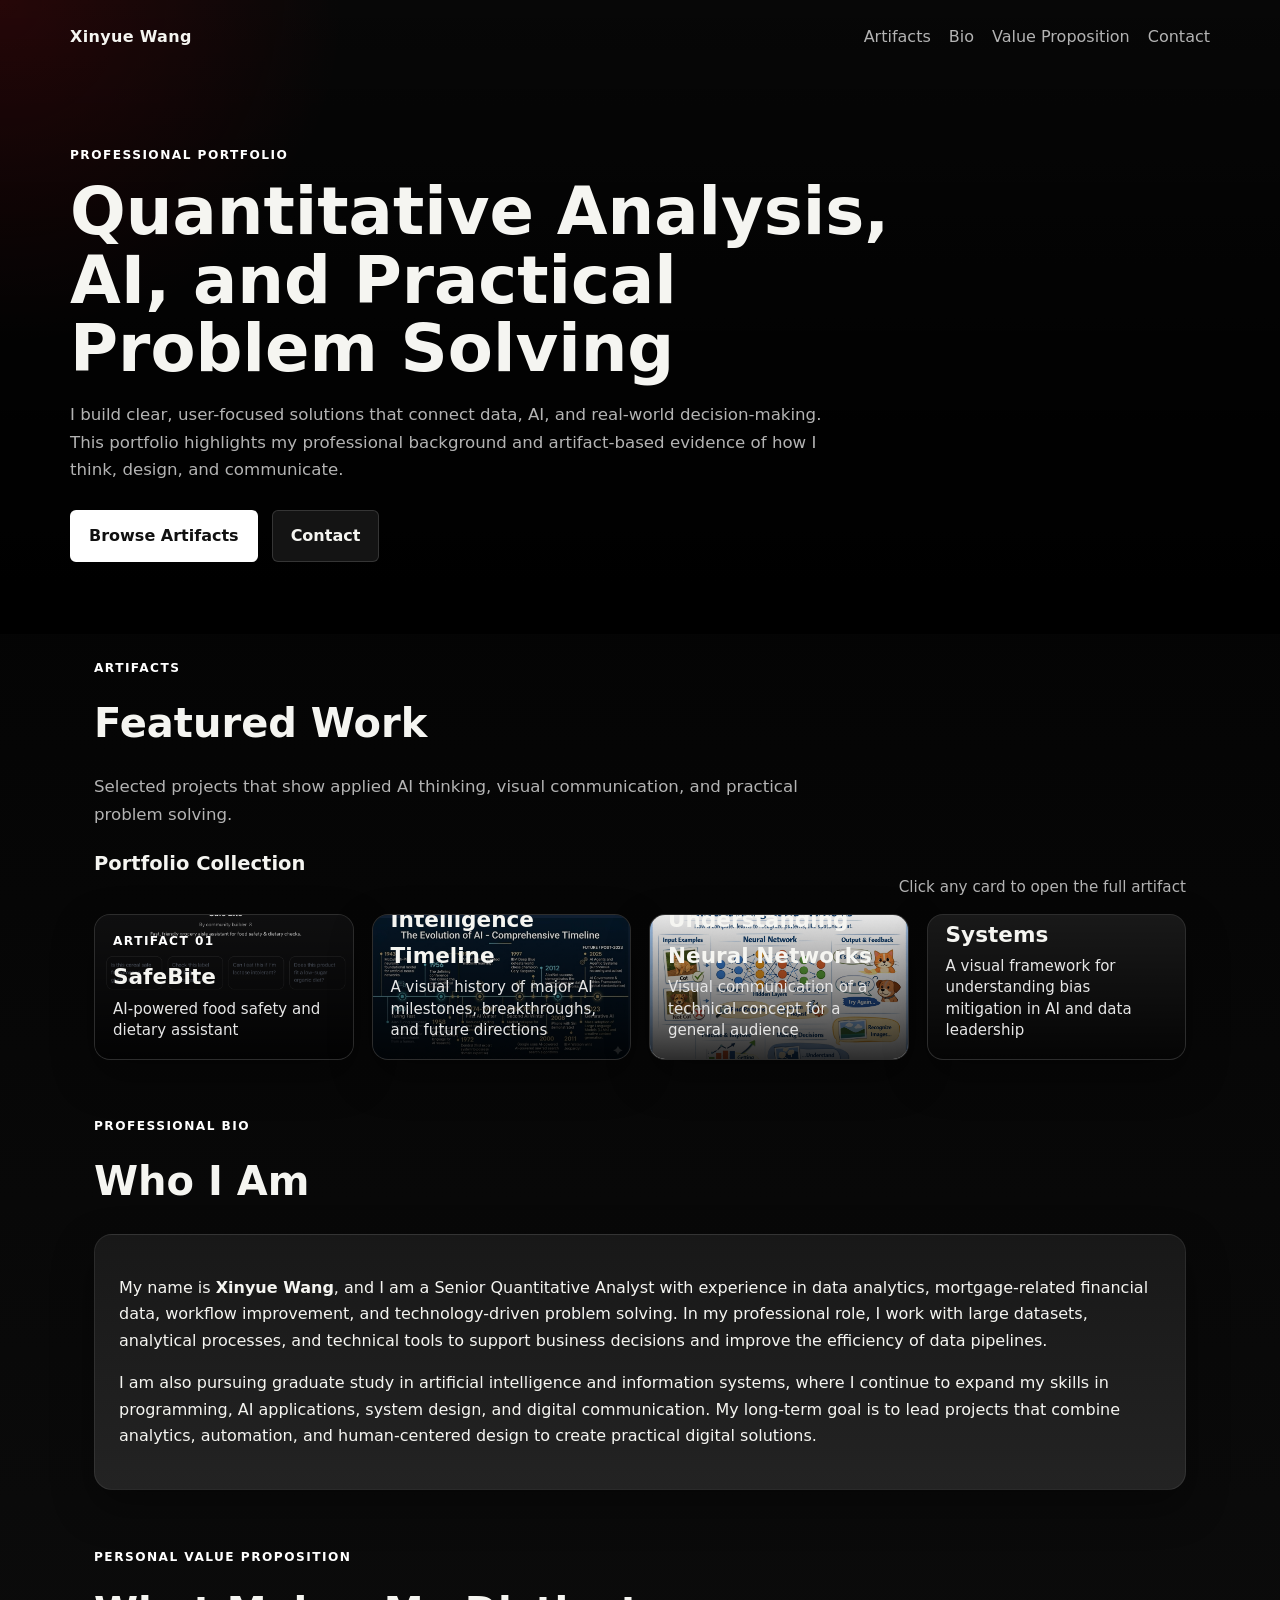
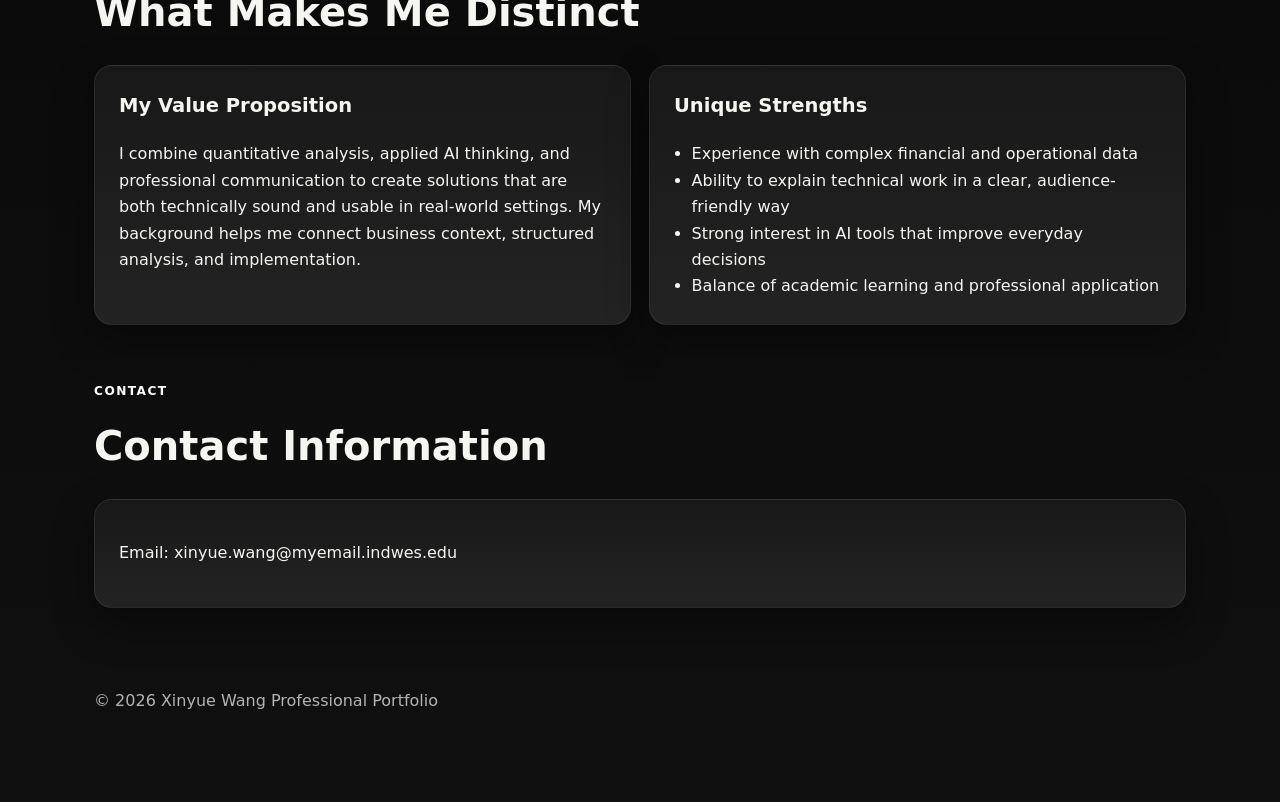
==== commit 5838b50a: "Add files via upload" ====
--- a/index.html
+++ b/index.html
@@ -76,6 +76,15 @@
           </div>
         </a>
 
+        <a class="artifact-tile" href="artifact-fair-ai.html" aria-label="Open fair and responsible AI systems artifact details">
+          <div class="tile-image tile-image-top" style="background-image: url('images/fair-ai-cover.png');"></div>
+          <div class="tile-overlay">
+            <span class="tile-badge">Artifact 04</span>
+            <h4>Designing Fair &amp; Responsible AI Systems</h4>
+            <p>A visual framework for understanding bias mitigation in AI and data leadership</p>
+          </div>
+        </a>
+
       </div>
     </section>
 
--- a/style.css
+++ b/style.css
@@ -392,3 +392,69 @@
     padding-top: 18px;
   }
 }
+
+.tile-image-top {
+  background-position: center top;
+}
+
+.fair-hero {
+  background:
+    linear-gradient(180deg, rgba(0,0,0,0.35), rgba(0,0,0,0.72)),
+    radial-gradient(circle at top left, rgba(40, 120, 255, 0.18), transparent 28%),
+    linear-gradient(180deg, #0d1117 0%, #040608 100%);
+}
+
+.fair-detail-image,
+.fair-evidence-image {
+  background: #ffffff;
+  object-fit: cover;
+}
+
+@media (min-width: 981px) {
+  .artifact-row {
+    grid-template-columns: repeat(4, minmax(220px, 1fr));
+  }
+}
+
+
+.list-tight {
+  margin-top: 0.25rem;
+}
+
+.list-tight li + li {
+  margin-top: 0.45rem;
+}
+
+.feature-band {
+  display: grid;
+  grid-template-columns: repeat(2, minmax(0, 1fr));
+  gap: 18px;
+}
+
+.metric-strip {
+  display: grid;
+  grid-template-columns: repeat(3, minmax(0, 1fr));
+  gap: 14px;
+}
+
+.metric-card {
+  border-radius: 14px;
+  padding: 18px;
+  border: 1px solid rgba(255,255,255,0.08);
+  background: rgba(255,255,255,0.04);
+  color: var(--muted);
+}
+
+.metric-card strong {
+  display: block;
+  color: #ffffff;
+  font-size: 1.1rem;
+  margin-bottom: 8px;
+}
+
+@media (max-width: 980px) {
+  .feature-band,
+  .metric-strip {
+    grid-template-columns: 1fr;
+  }
+}
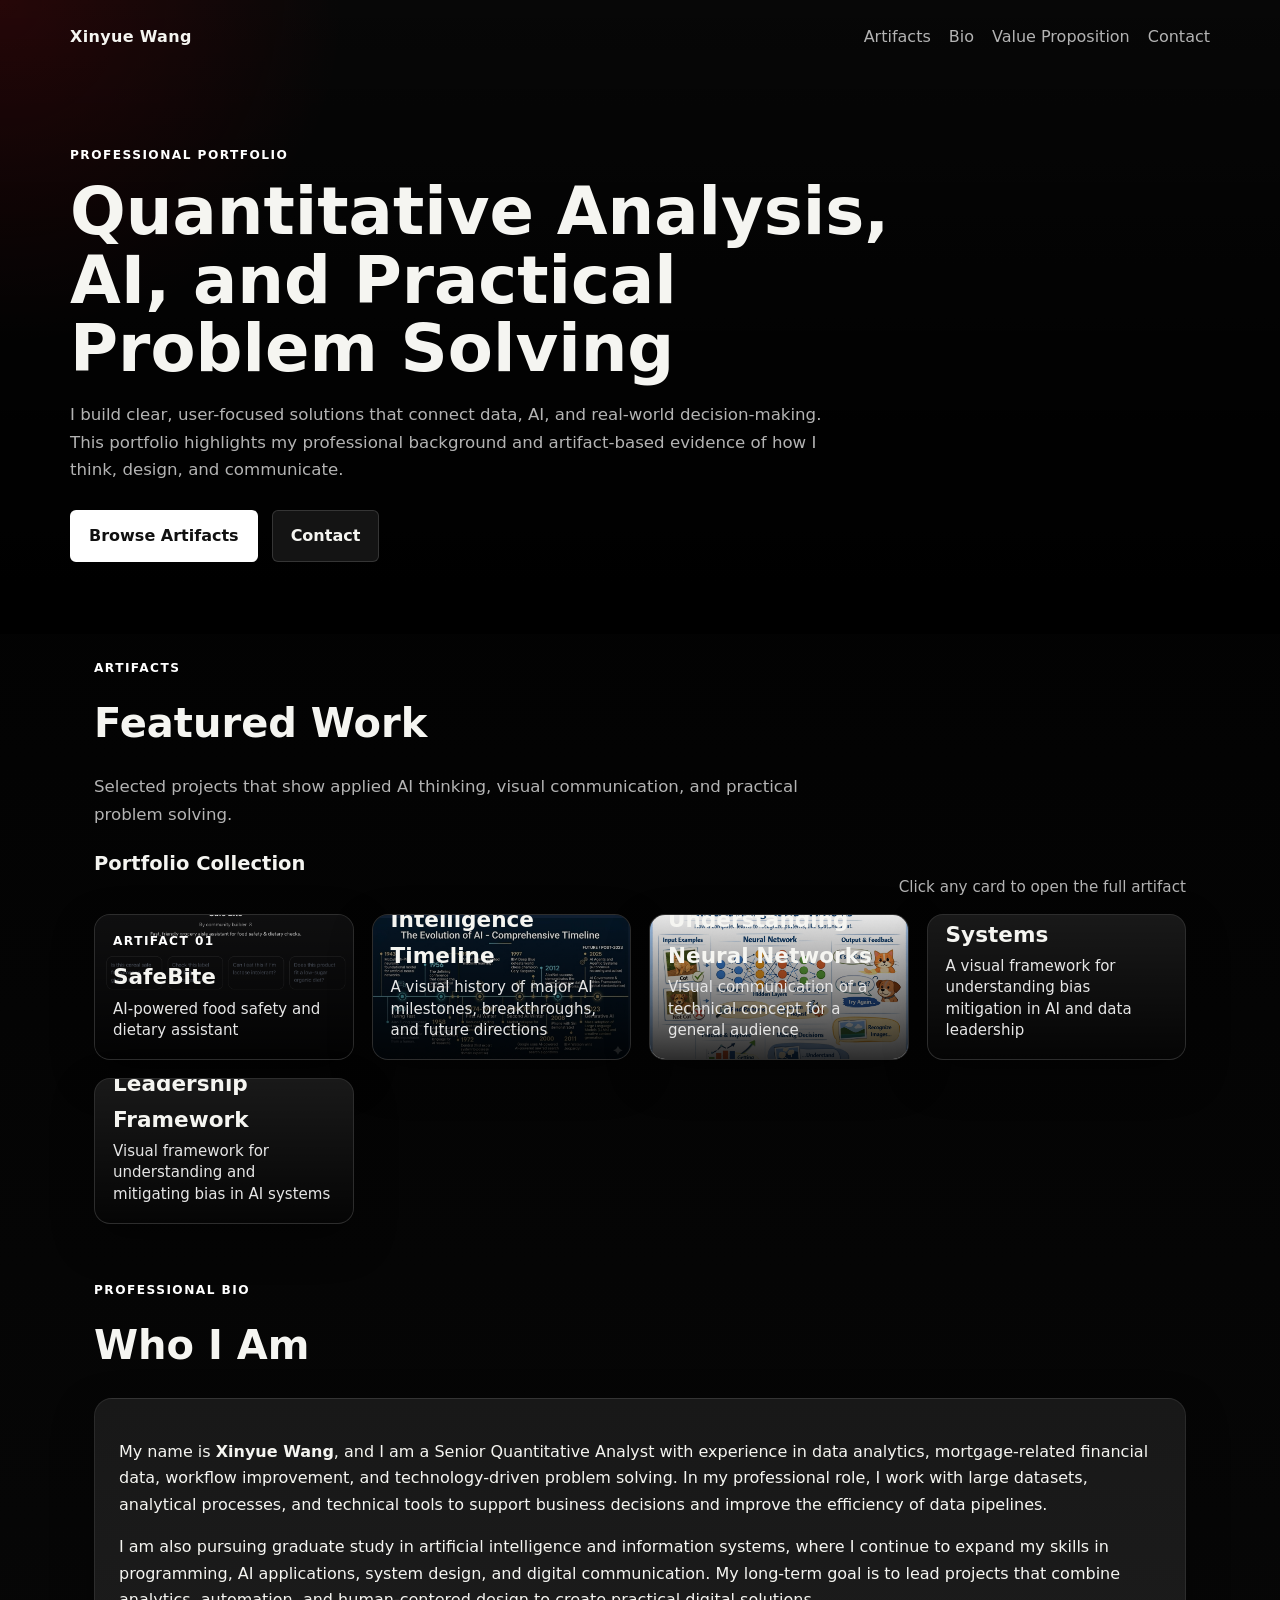
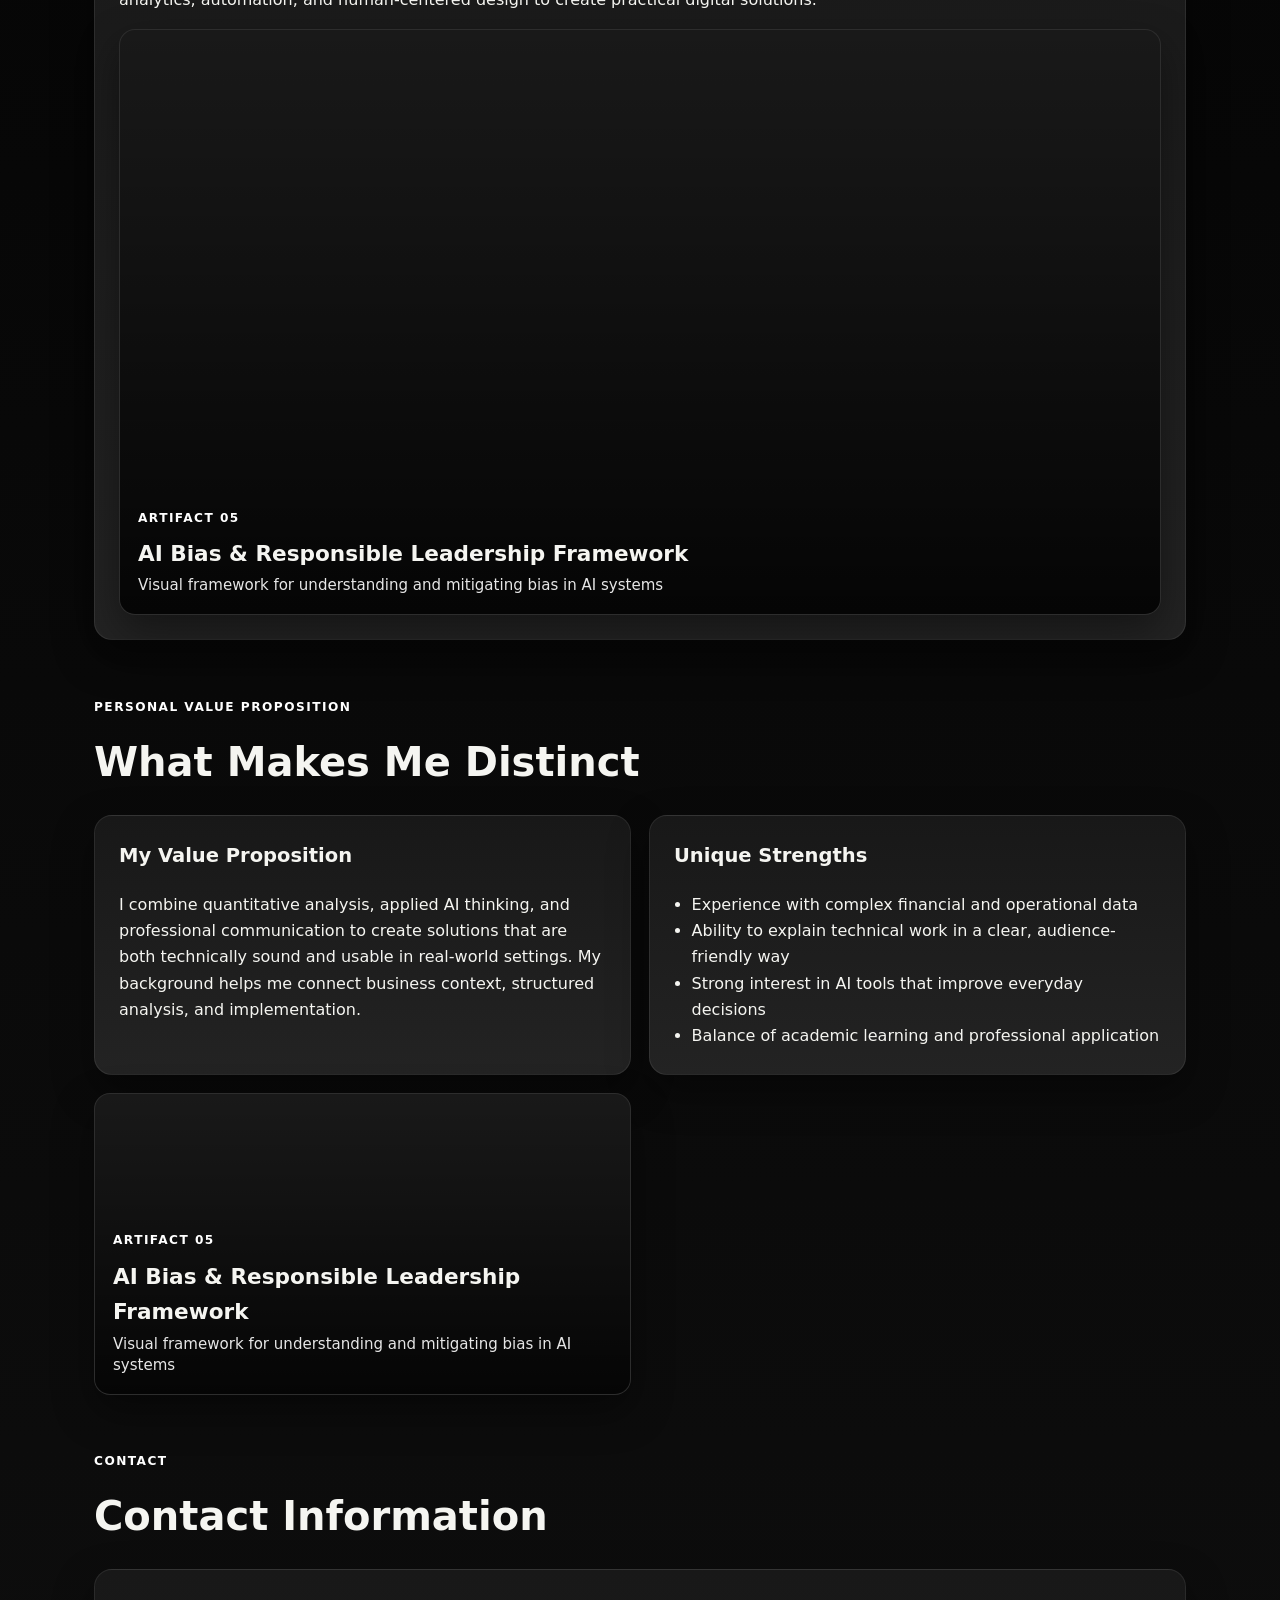
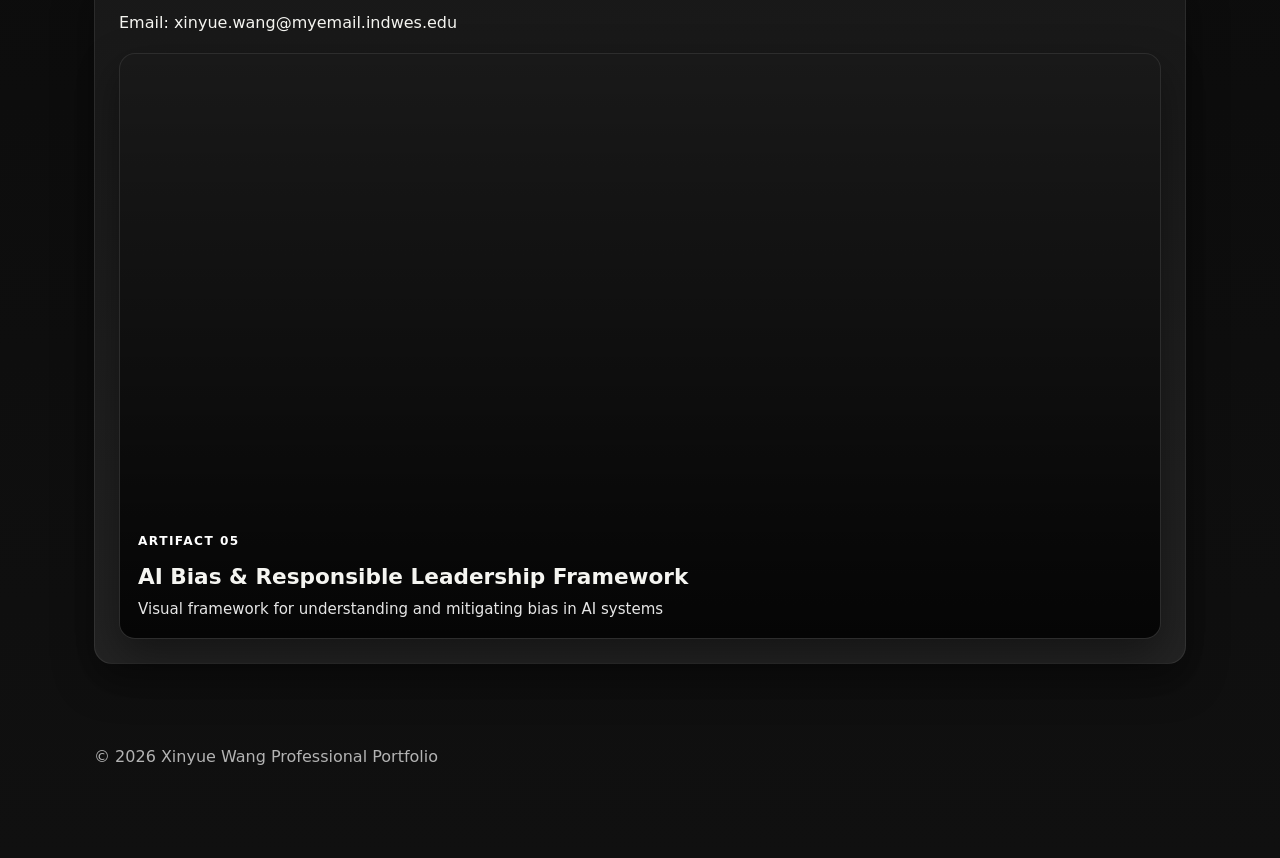
==== commit f66e9c74: "Add files via upload" ====
--- a/index.html
+++ b/index.html
@@ -85,6 +85,16 @@
           </div>
         </a>
 
+      
+        <a class="artifact-tile" href="artifact-ai-bias.html">
+          <div class="tile-image tile-image-top" style="background-image: url('images/fair-ai-cover.png');"></div>
+          <div class="tile-overlay">
+            <span class="tile-badge">Artifact 05</span>
+            <h4>AI Bias & Responsible Leadership Framework</h4>
+            <p>Visual framework for understanding and mitigating bias in AI systems</p>
+          </div>
+        </a>
+
       </div>
     </section>
 
@@ -105,6 +115,16 @@
           in programming, AI applications, system design, and digital communication. My long-term goal is to lead projects that
           combine analytics, automation, and human-centered design to create practical digital solutions.
         </p>
+      
+        <a class="artifact-tile" href="artifact-ai-bias.html">
+          <div class="tile-image tile-image-top" style="background-image: url('images/fair-ai-cover.png');"></div>
+          <div class="tile-overlay">
+            <span class="tile-badge">Artifact 05</span>
+            <h4>AI Bias & Responsible Leadership Framework</h4>
+            <p>Visual framework for understanding and mitigating bias in AI systems</p>
+          </div>
+        </a>
+
       </div>
     </section>
 
@@ -131,6 +151,16 @@
             <li>Balance of academic learning and professional application</li>
           </ul>
         </article>
+      
+        <a class="artifact-tile" href="artifact-ai-bias.html">
+          <div class="tile-image tile-image-top" style="background-image: url('images/fair-ai-cover.png');"></div>
+          <div class="tile-overlay">
+            <span class="tile-badge">Artifact 05</span>
+            <h4>AI Bias & Responsible Leadership Framework</h4>
+            <p>Visual framework for understanding and mitigating bias in AI systems</p>
+          </div>
+        </a>
+
       </div>
     </section>
 
@@ -141,6 +171,16 @@
       </div>
       <div class="card">
         <p>Email: <a class="inline-link" href="mailto:xinyue.wang@myemail.indwes.edu">xinyue.wang@myemail.indwes.edu</a></p>
+      
+        <a class="artifact-tile" href="artifact-ai-bias.html">
+          <div class="tile-image tile-image-top" style="background-image: url('images/fair-ai-cover.png');"></div>
+          <div class="tile-overlay">
+            <span class="tile-badge">Artifact 05</span>
+            <h4>AI Bias & Responsible Leadership Framework</h4>
+            <p>Visual framework for understanding and mitigating bias in AI systems</p>
+          </div>
+        </a>
+
       </div>
     </section>
   </main>
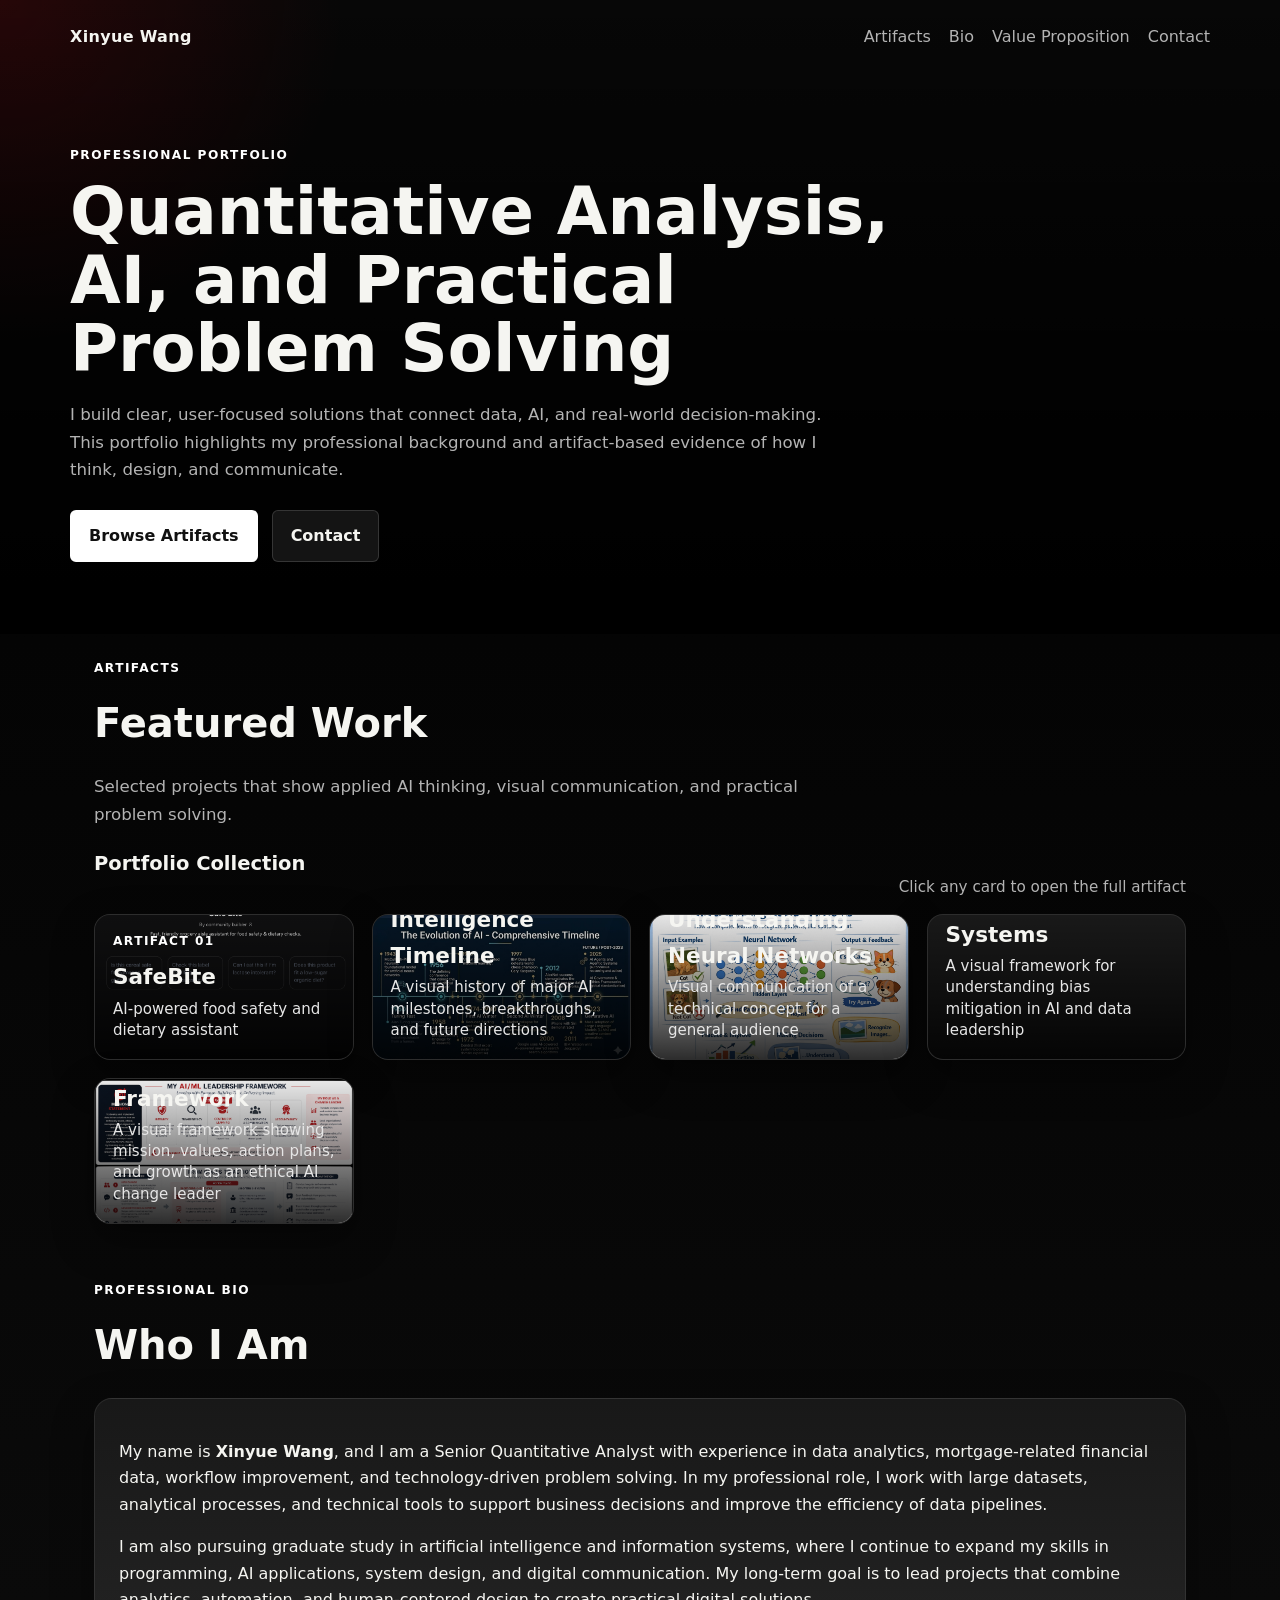
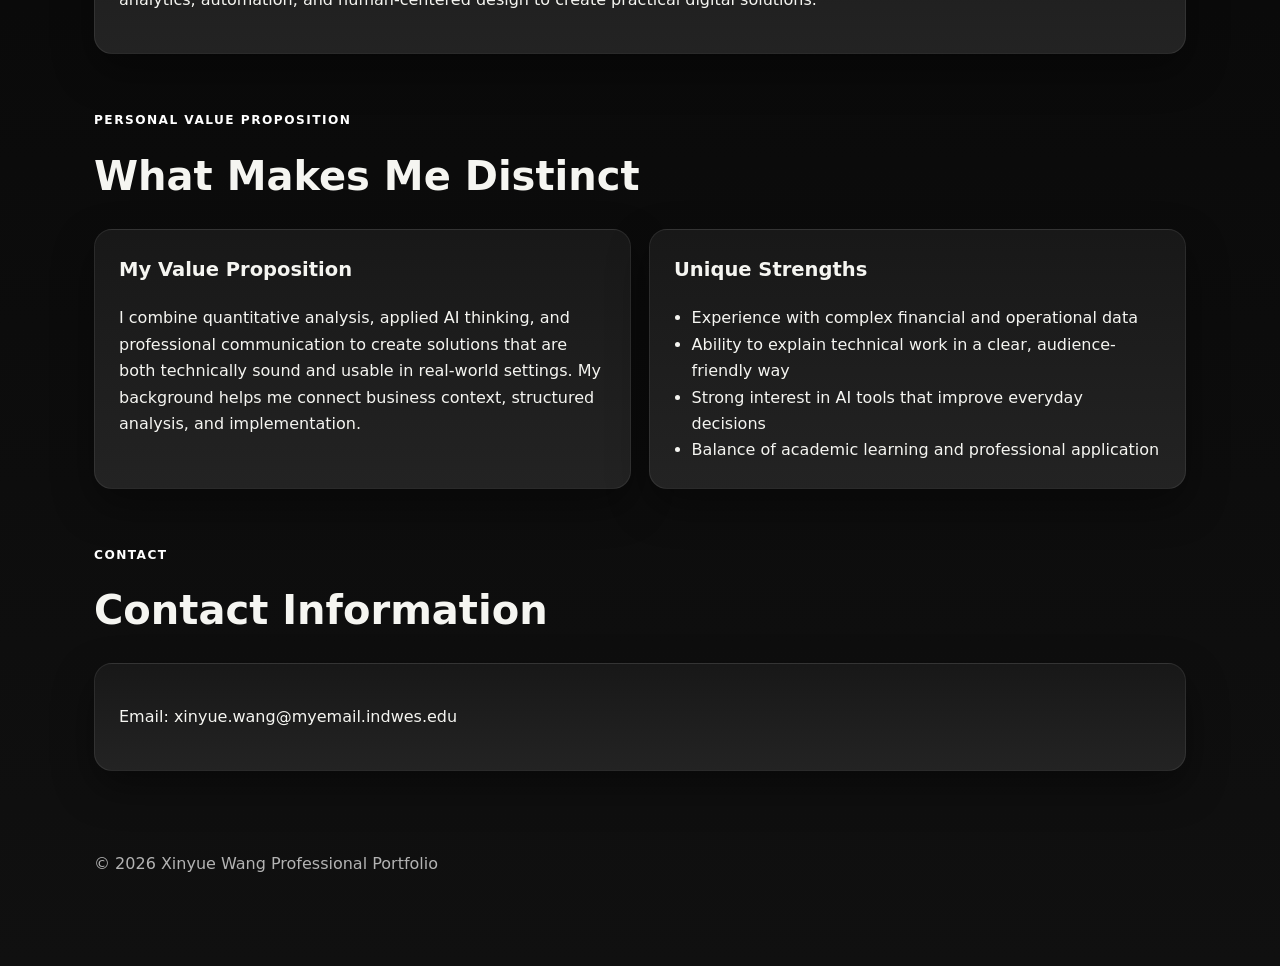
==== commit 71588717: "Add files via upload" ====
--- a/index.html
+++ b/index.html
@@ -85,13 +85,13 @@
           </div>
         </a>
 
-      
-        <a class="artifact-tile" href="artifact-ai-bias.html">
-          <div class="tile-image tile-image-top" style="background-image: url('images/fair-ai-cover.png');"></div>
+
+        <a class="artifact-tile" href="artifact-ai-ml-leadership-framework.html" aria-label="Open AI ML Leadership Framework artifact details">
+          <div class="tile-image tile-image-top" style="background-image: url('images/artifact5-leadership-framework.png');"></div>
           <div class="tile-overlay">
             <span class="tile-badge">Artifact 05</span>
-            <h4>AI Bias & Responsible Leadership Framework</h4>
-            <p>Visual framework for understanding and mitigating bias in AI systems</p>
+            <h4>AI/ML Leadership Framework</h4>
+            <p>A visual framework showing mission, values, action plans, and growth as an ethical AI change leader</p>
           </div>
         </a>
 
@@ -115,16 +115,6 @@
           in programming, AI applications, system design, and digital communication. My long-term goal is to lead projects that
           combine analytics, automation, and human-centered design to create practical digital solutions.
         </p>
-      
-        <a class="artifact-tile" href="artifact-ai-bias.html">
-          <div class="tile-image tile-image-top" style="background-image: url('images/fair-ai-cover.png');"></div>
-          <div class="tile-overlay">
-            <span class="tile-badge">Artifact 05</span>
-            <h4>AI Bias & Responsible Leadership Framework</h4>
-            <p>Visual framework for understanding and mitigating bias in AI systems</p>
-          </div>
-        </a>
-
       </div>
     </section>
 
@@ -151,16 +141,6 @@
             <li>Balance of academic learning and professional application</li>
           </ul>
         </article>
-      
-        <a class="artifact-tile" href="artifact-ai-bias.html">
-          <div class="tile-image tile-image-top" style="background-image: url('images/fair-ai-cover.png');"></div>
-          <div class="tile-overlay">
-            <span class="tile-badge">Artifact 05</span>
-            <h4>AI Bias & Responsible Leadership Framework</h4>
-            <p>Visual framework for understanding and mitigating bias in AI systems</p>
-          </div>
-        </a>
-
       </div>
     </section>
 
@@ -171,16 +151,6 @@
       </div>
       <div class="card">
         <p>Email: <a class="inline-link" href="mailto:xinyue.wang@myemail.indwes.edu">xinyue.wang@myemail.indwes.edu</a></p>
-      
-        <a class="artifact-tile" href="artifact-ai-bias.html">
-          <div class="tile-image tile-image-top" style="background-image: url('images/fair-ai-cover.png');"></div>
-          <div class="tile-overlay">
-            <span class="tile-badge">Artifact 05</span>
-            <h4>AI Bias & Responsible Leadership Framework</h4>
-            <p>Visual framework for understanding and mitigating bias in AI systems</p>
-          </div>
-        </a>
-
       </div>
     </section>
   </main>
